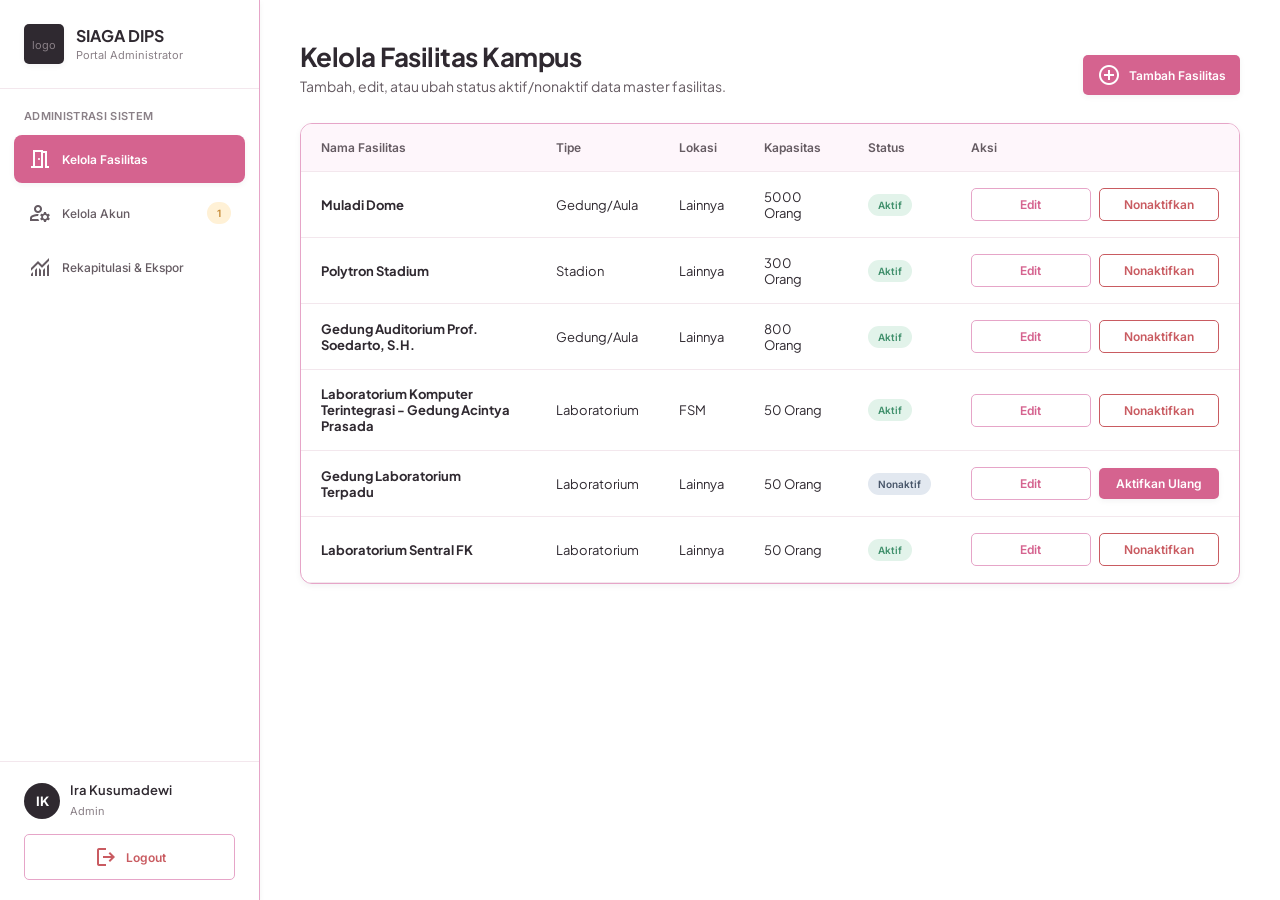
==== admin.html @ 4534b23c "feat: membuat dashboard admin" ====
<!DOCTYPE html>
<html lang="id">
<head>
  <meta charset="utf-8">
  <meta name="viewport" content="width=device-width, initial-scale=1.0">
  <title>Dashboard Admin - SIAGA DIPS</title>
  
  <link href="https://fonts.googleapis.com/css2?family=Inter:wght@400;500;600&family=Plus+Jakarta+Sans:wght@400;500;600;700&display=swap" rel="stylesheet">
  <link href="https://fonts.googleapis.com/css2?family=Material+Symbols+Outlined:wght,FILL@100..700,0..1&display=swap" rel="stylesheet">
  
  <link rel="stylesheet" href="assets/css/style.css">
  <link rel="stylesheet" href="assets/css/admin.css">
</head>
<body>

<div class="dashboard-wrapper">
  
  <aside class="sidebar">
    <div class="sidebar-header">
      <div class="icon">
        <span class="material-symbols-outlined">logo</span>
      </div>
      <div>
        <h2>SIAGA DIPS</h2>
        <span>Portal Administrator</span>
      </div>
    </div>
    
    <div class="sidebar-nav">
      <p class="nav-label">Administrasi Sistem</p>
      
      <div class="nav-item active" id="nav-btn-facilities" onclick="switchTab('tab-facilities')">
        <div class="nav-item-left">
          <span class="material-symbols-outlined">meeting_room</span>
          <span>Kelola Fasilitas</span>
        </div>
      </div>
      
      <div class="nav-item" id="nav-btn-accounts" onclick="switchTab('tab-accounts')">
        <div class="nav-item-left">
          <span class="material-symbols-outlined">manage_accounts</span>
          <span>Kelola Akun</span>
        </div>
        <span class="badge warning" id="badge-pending-accounts">1</span>
      </div>
      
      <div class="nav-item" id="nav-btn-reports" onclick="switchTab('tab-reports')">
        <div class="nav-item-left">
          <span class="material-symbols-outlined">monitoring</span>
          <span>Rekapitulasi & Ekspor</span>
        </div>
      </div>
    </div>
    
    <div class="sidebar-footer">
      <div class="user-profile">
        <div class="user-avatar sidebar-admin-avatar">IK</div>
        <div class="user-info">
          <p>Ira Kusumadewi</p>
          <span>Admin</span>
        </div>
      </div>
      <button class="logout-btn" onclick="window.location.href='login.html'">
        <span class="material-symbols-outlined">logout</span> Logout
      </button>
    </div>
  </aside>

  <main class="main-content">
    
    <div id="tab-facilities" class="tab-content">
      <div class="page-header-flex">
        <div>
          <h2 class="page-title">Kelola Fasilitas Kampus</h2>
          <p class="page-subtitle">Tambah, edit, atau ubah status aktif/nonaktif data master fasilitas.</p>
        </div>
        <button class="btn btn-primary" onclick="openModal('modal-add-facility')">
          <span class="material-symbols-outlined icon-sm">add_circle</span> Tambah Fasilitas
        </button>
      </div>
      
      <div class="table-card">
        <table class="data-table">
          <thead>
            <tr>
              <th>Nama Fasilitas</th>
              <th>Tipe</th>
              <th>Lokasi</th>
              <th>Kapasitas</th>
              <th>Status</th>
              <th class="text-center">Aksi</th>
            </tr>
          </thead>
          <tbody>
            
            <tr id="fac-1">
              <td><div class="font-bold">Muladi Dome</div></td>
              <td>Gedung/Aula</td>
              <td>Lainnya</td>
              <td>5000 Orang</td>
              <td><span class="badge success">Aktif</span></td>
              <td class="text-center">
                <div class="action-buttons">
                  <button class="btn btn-outline btn-fixed" onclick="openEditModal('fac-1', 'Muladi Dome', 'Gedung/Aula', 'Lainnya', 5000)">Edit</button>
                  <button class="btn btn-danger btn-fixed" onclick="toggleFacilityStatus('fac-1', 'Muladi Dome')">Nonaktifkan</button>
                </div>
              </td>
            </tr>

            <tr id="fac-2">
              <td><div class="font-bold">Polytron Stadium</div></td>
              <td>Stadion</td>
              <td>Lainnya</td>
              <td>300 Orang</td>
              <td><span class="badge success">Aktif</span></td>
              <td class="text-center">
                <div class="action-buttons">
                  <button class="btn btn-outline btn-fixed" onclick="openEditModal('fac-2', 'Polytron Stadium', 'Stadion', 'Lainnya', 300)">Edit</button>
                  <button class="btn btn-danger btn-fixed" onclick="toggleFacilityStatus('fac-2', 'Polytron Stadium')">Nonaktifkan</button>
                </div>
              </td>
            </tr>

            <tr id="fac-3">
              <td><div class="font-bold">Gedung Auditorium Prof. Soedarto, S.H.</div></td>
              <td>Gedung/Aula</td>
              <td>Lainnya</td>
              <td>800 Orang</td>
              <td><span class="badge success">Aktif</span></td>
              <td class="text-center">
                <div class="action-buttons">
                  <button class="btn btn-outline btn-fixed" onclick="openEditModal('fac-3', 'Gedung Auditorium Prof. Soedarto, S.H.', 'Gedung/Aula', 'Lainnya', 800)">Edit</button>
                  <button class="btn btn-danger btn-fixed" onclick="toggleFacilityStatus('fac-3', 'Gedung Auditorium Prof. Soedarto, S.H.')">Nonaktifkan</button>
                </div>
              </td>
            </tr>

            <tr id="fac-4">
              <td><div class="font-bold">Laboratorium Komputer Terintegrasi - Gedung Acintya Prasada</div></td>
              <td>Laboratorium</td>
              <td>FSM</td>
              <td>50 Orang</td>
              <td><span class="badge success">Aktif</span></td>
              <td class="text-center">
                <div class="action-buttons">
                  <button class="btn btn-outline btn-fixed" onclick="openEditModal('fac-4', 'Laboratorium Komputer Terintegrasi - Gedung Acintya Prasada', 'Laboratorium', 'FSM', 50)">Edit</button>
                  <button class="btn btn-danger btn-fixed" onclick="toggleFacilityStatus('fac-4', 'Laboratorium Komputer Terintegrasi - Gedung Acintya Prasada')">Nonaktifkan</button>
                </div>
              </td>
            </tr>

            <tr id="fac-5">
              <td><div class="font-bold">Gedung Laboratorium Terpadu</div></td>
              <td>Laboratorium</td>
              <td>Lainnya</td>
              <td>50 Orang</td>
              <td><span class="badge neutral">Nonaktif</span></td>
              <td class="text-center">
                <div class="action-buttons">
                  <button class="btn btn-outline btn-fixed" onclick="openEditModal('fac-5', 'Gedung Laboratorium Terpadu', 'Laboratorium', 'Lainnya', 50)">Edit</button>
                  <button class="btn btn-primary btn-fixed" onclick="toggleFacilityStatus('fac-5', 'Gedung Laboratorium Terpadu')">Aktifkan Ulang</button>
                </div>
              </td>
            </tr>

            <tr id="fac-6">
              <td><div class="font-bold">Laboratorium Sentral FK</div></td>
              <td>Laboratorium</td>
              <td>Lainnya</td>
              <td>50 Orang</td>
              <td><span class="badge success">Aktif</span></td>
              <td class="text-center">
                <div class="action-buttons">
                  <button class="btn btn-outline btn-fixed" onclick="openEditModal('fac-6', 'Laboratorium Sentral FK', 'Laboratorium', 'Lainnya', 50)">Edit</button>
                  <button class="btn btn-danger btn-fixed" onclick="toggleFacilityStatus('fac-6', 'Laboratorium Sentral FK')">Nonaktifkan</button>
                </div>
              </td>
            </tr>

          </tbody>
        </table>
      </div>
    </div>

    <div id="tab-accounts" class="tab-content hidden">
      <div class="page-header-flex">
        <div>
          <h2 class="page-title">Manajemen Akun</h2>
          <p class="page-subtitle">Daftarkan akun staf/pengguna secara langsung dan verifikasi registrasi mandiri.</p>
        </div>
        <div class="action-buttons">
          <button class="btn btn-primary" onclick="openModal('modal-add-user')">
            <span class="material-symbols-outlined icon-sm">person_add</span> Daftarkan Pengguna/Petugas
          </button>
        </div>
      </div>
      
      <div class="table-card">
        <table class="data-table">
          <thead>
            <tr>
              <th>Identitas Akun</th>
              <th>NIM / NIP</th>
              <th>Peran (Role)</th>
              <th>Status Akun</th>
              <th class="text-center">Aksi</th>
            </tr>
          </thead>
          <tbody>
            <tr id="acc-1">
              <td>
                <div class="font-bold">Nabila Kayla Rafa</div>
                <div class="text-sm text-muted">nabilakay@students.undip.ac.id</div>
              </td>
              <td>24060124120022</td>
              <td><span class="user-role">Mahasiswa</span></td>
              <td><span class="badge warning">Menunggu Verifikasi</span></td>
              <td class="text-center">
                <div class="action-buttons">
                  <button class="btn btn-primary btn-fixed" onclick="verifyAccount('acc-1', 'Nabila Kayla Rafa')">Setujui</button>
                  <button class="btn btn-outline btn-fixed" onclick="rejectAccount('acc-1')">Tolak</button>
                </div>
              </td>
            </tr>
            <tr id="acc-2">
              <td>
                <div class="font-bold">Arif Pratama</div>
                <div class="text-sm text-muted">arifpratama35@facility.undip.ac.id</div>
              </td>
              <td>198803112014021004</td>
              <td><span class="user-role text-role-staff">Petugas</span></td>
              <td><span class="badge success">Aktif</span></td>
              <td class="text-center">
                <button class="btn btn-danger btn-fixed" onclick="alert('Akses login petugas dicabut.')">Cabut Akses</button>
              </td>
            </tr>
          </tbody>
        </table>
      </div>
    </div>

    <div id="tab-reports" class="tab-content hidden">
      <div class="page-header-flex">
        <div>
          <h2 class="page-title">Rekapitulasi Laporan</h2>
          <p class="page-subtitle">Statistik okupansi fasilitas dan frekuensi kerusakan per fasilitas/lokasi.</p>
        </div>
        <div class="action-buttons">
          <button class="btn btn-outline" onclick="exportData('CSV')">CSV</button>
          <button class="btn btn-outline" onclick="exportData('Excel')">Excel</button>
          <button class="btn btn-primary" onclick="exportData('PDF')">
            <span class="material-symbols-outlined icon-sm">picture_as_pdf</span> Ekspor PDF
          </button>
        </div>
      </div>

      <div class="stats-grid grid-3-col">
        <div class="stat-card">
          <div>
            <p class="stat-label">Rata-rata Okupansi Ruangan</p>
            <h3 class="stat-value text-primary">72.1%</h3>
          </div>
          <div class="stat-icon primary"><span class="material-symbols-outlined">trending_up</span></div>
        </div>
        <div class="stat-card">
          <div>
            <p class="stat-label">Total Jam Peminjaman</p>
            <h3 class="stat-value">1,420 Jam</h3>
          </div>
          <div class="stat-icon neutral"><span class="material-symbols-outlined">schedule</span></div>
        </div>
        <div class="stat-card">
          <div>
            <p class="stat-label">Frekuensi Kerusakan</p>
            <h3 class="stat-value text-danger">5 Laporan</h3>
          </div>
          <div class="stat-icon danger"><span class="material-symbols-outlined">build</span></div>
        </div>
      </div>
      
      <div class="table-card">
        <table class="data-table">
          <thead>
            <tr>
              <th>Fasilitas</th>
              <th>Lokasi</th>
              <th>Total Peminjaman</th>
              <th>Tingkat Okupansi</th>
              <th>Frekuensi Kerusakan</th>
            </tr>
          </thead>
          <tbody>
            <tr>
              <td><div class="font-bold">Muladi Dome</div></td>
              <td>Lainnya</td>
              <td>45 Kali</td>
              <td>82%</td>
              <td><span class="badge neutral">0 Laporan</span></td>
            </tr>
            <tr>
              <td><div class="font-bold">Polytron Stadium</div></td>
              <td>Lainnya</td>
              <td>28 Kali</td>
              <td>65%</td>
              <td><span class="badge neutral">0 Laporan</span></td>
            </tr>
            <tr>
              <td><div class="font-bold">Gedung Auditorium Prof. Soedarto, S.H.</div></td>
              <td>Lainnya</td>
              <td>38 Kali</td>
              <td>75%</td>
              <td><span class="badge danger">2 Laporan</span></td>
            </tr>
            <tr>
              <td><div class="font-bold">Laboratorium Komputer Terintegrasi - Gedung Acintya Prasada</div></td>
              <td>FSM</td>
              <td>52 Kali</td>
              <td>88%</td>
              <td><span class="badge danger">1 Laporan</span></td>
            </tr>
            <tr>
              <td><div class="font-bold">Gedung Laboratorium Terpadu</div></td>
              <td>Lainnya</td>
              <td>10 Kali</td>
              <td>30%</td>
              <td><span class="badge danger">1 Laporan</span></td>
            </tr>
            <tr>
              <td><div class="font-bold">Laboratorium Sentral FK</div></td>
              <td>Lainnya</td>
              <td>22 Kali</td>
              <td>58%</td>
              <td><span class="badge danger">1 Laporan</span></td>
            </tr>
          </tbody>
        </table>
      </div>
    </div>
  </main>
</div>

<!-- Modal 1: Tambah User -->
<div id="modal-add-user" class="modal-overlay hidden">
  <div class="modal-box">
    <h3 class="modal-title">Daftarkan Akun Baru</h3>
    <p class="text-sm text-muted">Peran (role) otomatis dideteksi dari domain email institusi.</p>
    <div class="modal-form">
      <div class="form-group">
        <label class="form-label">Nama Lengkap</label>
        <input type="text" id="user-name" placeholder="Masukkan nama lengkap" class="form-input">
      </div>
      <div class="form-group">
        <label class="form-label">NIM / NIP</label>
        <input type="text" id="user-nim" placeholder="Masukkan NIM atau NIP" class="form-input">
      </div>
      <div class="form-group">
        <label class="form-label">Email Kampus</label>
        <input type="email" id="user-email" placeholder="example@students.undip.ac.id" class="form-input" onkeyup="detectRole()">
      </div>
      <div class="form-group">
        <label class="form-label">Peran (Role)</label>
        <div id="detected-role" class="form-input detected-role-box">
          Menunggu input email...
        </div>
      </div>
    </div>
    <div class="modal-actions">
      <button class="btn btn-outline" onclick="closeModal('modal-add-user')">Batal</button>
      <button class="btn btn-primary" onclick="submitAddUser()">Daftarkan Akun</button>
    </div>
  </div>
</div>

<!-- Modal 2: Tambah Fasilitas -->
<div id="modal-add-facility" class="modal-overlay hidden">
  <div class="modal-box">
    <h3 class="modal-title">Tambah Fasilitas Baru</h3>
    <p class="text-sm text-muted">Isi informasi awal master fasilitas sarana prasarana.</p>
    <div class="modal-form">
      <div class="form-group">
        <label class="form-label">Nama Fasilitas <span class="required-star">*</span></label>
        <input type="text" placeholder="Contoh: Gedung Laboratorium B" class="form-input">
      </div>
      <div class="form-group">
        <label class="form-label">Tipe Fasilitas <span class="required-star">*</span></label>
        <select class="form-input">
          <option>Gedung/Aula</option>
          <option>Laboratorium</option>
          <option>Stadion</option>
          <option>Ruang Kelas</option>
          <option>Outdoor Area</option>
        </select>
      </div>
      <div class="form-group">
        <label class="form-label">Lokasi <span class="required-star">*</span></label>
        <select class="form-input">
          <option>Lainnya</option>
          <option>FSM</option>
          <option>FT</option>
          <option>FEB</option>
          <option>FH</option>
          <option>FISIP</option>
          <option>FIB</option>
          <option>FK</option>
        </select>
      </div>
      <div class="form-group">
        <label class="form-label">Kapasitas (Orang) <span class="required-star">*</span></label>
        <input type="number" placeholder="Contoh: 100" class="form-input">
      </div>
      <div class="form-group">
        <label class="form-label">Alamat / Detail Lokasi (Opsional)</label>
        <input type="text" placeholder="Contoh: Jl. Prof. Soedarto..." class="form-input">
      </div>
      <div class="form-group">
        <label class="form-label">Foto Fasilitas (Opsional)</label>
        <input type="file" accept="image/*" class="form-input file-input">
      </div>
    </div>
    <div class="modal-actions">
      <button class="btn btn-outline" onclick="closeModal('modal-add-facility')">Batal</button>
      <button class="btn btn-primary" onclick="closeModal('modal-add-facility'); alert('Fasilitas berhasil ditambahkan!')">Simpan</button>
    </div>
  </div>
</div>

<!-- Modal 3: Edit Fasilitas -->
<div id="modal-edit-facility" class="modal-overlay hidden">
  <div class="modal-box">
    <h3 class="modal-title">Edit Data Fasilitas</h3>
    <p class="text-sm text-muted">Perbarui rincian informasi master fasilitas kampus.</p>
    <div class="modal-form">
      <div class="form-group">
        <label class="form-label">Nama Fasilitas <span class="required-star">*</span></label>
        <input type="text" id="edit-facility-name" class="form-input" placeholder="Nama Fasilitas">
      </div>
      <div class="form-group">
        <label class="form-label">Tipe Kategori <span class="required-star">*</span></label>
        <select id="edit-facility-category" class="form-input">
          <option value="Gedung/Aula">Gedung/Aula</option>
          <option value="Laboratorium">Laboratorium</option>
          <option value="Stadion">Stadion</option>
          <option value="Ruang Kelas">Ruang Kelas</option>
          <option value="Outdoor Area">Outdoor Area</option>
        </select>
      </div>
      <div class="form-group">
        <label class="form-label">Lokasi / Fakultas <span class="required-star">*</span></label>
        <select id="edit-facility-location" class="form-input">
          <option value="Lainnya">Lainnya</option>
          <option value="FSM">FSM</option>
          <option value="FT">FT</option>
          <option value="FEB">FEB</option>
          <option value="FH">FH</option>
          <option value="FISIP">FISIP</option>
          <option value="FIB">FIB</option>
          <option value="FK">FK</option>
        </select>
      </div>
      <div class="form-group">
        <label class="form-label">Kapasitas (Orang) <span class="required-star">*</span></label>
        <input type="number" id="edit-facility-capacity" class="form-input" placeholder="Contoh: 500">
      </div>
      <div class="form-group">
        <label class="form-label">Alamat / Detail Lokasi (Opsional)</label>
        <input type="text" id="edit-facility-address" class="form-input" placeholder="Contoh: Jl. Prof. Soedarto...">
      </div>
      <div class="form-group">
        <label class="form-label">Perbarui Foto (Opsional)</label>
        <input type="file" accept="image/*" class="form-input file-input">
      </div>
    </div>
    <div class="modal-actions">
      <button class="btn btn-outline" onclick="closeModal('modal-edit-facility')">Batal</button>
      <button class="btn btn-primary" onclick="submitEditFacility()">Simpan Perubahan</button>
    </div>
  </div>
</div>

<script src="assets/js/admin.js"></script>
</body>
</html>
---- assets/css/style.css ----
:root {
  --white: #ffffff;
  --background: #ffffff;

  --primary: #d5638f;
  --primary-dark: #c5688e;
  --primary-light: #e6b2c6;

  --purple-50: #fef6fb;
  --purple-100: #d6e5fa;
  --purple-200: #ffffff;
  /* --purple-300: #c4b5fd;
  --purple-400: #a78bfa; */

  --text-primary: #2f2930;
  --text-secondary: #655b62;
  --text-muted: #8a8087;

  --border: #e6a5c8;
  --border-light: #f3e7ed;

  --succes: #3f8f6b;
  --succes-bg: #e2f3ea;
  --warning: #c58a35;
  --warning-bg: #fff1d6;
  --danger: #c95b61;
  --danger-bg: #fbe2e3;
  --neutral: #475569;
  --neutral-bg: #e2e8f0;

  --font-heading: "Plus Jakarta Sans", sans-serif;
  --font-body: "Plus Jakarta Sans", sans-serif;
  --font-label: "Inter", sans-serif;

  --radius-kecil: 8px;
  --radius-medium: 12px;
  --radius--besar: 16px;
  --radius-xl: 20px;
  --radius-full: 999px;

  --shadow-kecil: 0 2px 6px rgba(15, 23, 42, 0.05);
  --shadow-medium: 0 6px 16px rgba(15, 23, 42, 0.08);
  --shadow-large: 0 12px 30px rgba(15, 23, 42, 0.1);

  --container-width: 1230px;
  --page-padding: 24px;
}

* {
  margin: 0;
  padding: 0;
  box-sizing: border-box;
}

html {
  scroll-behavior: smooth;
}

body {
  min-height: 100vh;
  font-family: var(--font-body);
  background: var(--background);
  color: var(--text-primary);
  -webkit-font-smoothing: antialiased;
  text-rendering: optimizeLegibility;
}

a {
  text-decoration: none;
  color: inherit;
}

button,
input,
select,
textarea {
  font: inherit;
}

img {
  display: block;
  max-width: 100%;
}

button {
  cursor: pointer;
}

.container {
  width: min(var(--container-width), calc(100% - (var(--page-padding) * 2)));
  margin: 0 auto;
}

.navbar {
  position: sticky;
  top: 0;
  z-index: 100;
  width: 100%;
  background: var(--white);
  border-bottom: 1px solid var(--border);
  box-shadow: var(--shadow-kecil);
}

.navbar-container {
  min-height: 70px;
  display: flex;
  align-items: center;
  gap: 24px;
}

.navbar-brand {
  display: flex;
  align-items: center;
  gap: 12px;
  flex-shrink: 0;
}

.navbar-logo {
  width: 40px;
  height: 40px;
  display: flex;
  align-items: center;
  justify-content: center;
  background: var(--primary);
  color: var(--white);
  border-radius: 5px;
  box-shadow: var(--shadow-kecil);
}

.navbar-logo img{
  width: 30px;
  height: auto;
  vertical-align: middle;
  margin-right: 2px;
  margin-bottom: -4px;
}

.navbar-brand-text h1 {
  font-family: var(--font-heading);
  font-size: 18px;
  line-height: 1.2;
  font-weight: 700;
  color: var(--text-primary);
}

.navbar-brand-text span {
  display: block;
  margin-top: 2px;
  font-family: var(--font-label);
  font-size: 11px;
  line-height: 14px;
  color: var(--text-muted);
}

.navbar-link {
  position: relative;
  padding: 25px 0;
  font-family: var(--font-label);
  font-size: 12px;
  font-weight: 500;
  color: var(--text-secondary);
  transition: color 0.2s ease;
}

.navbar-link:hover {
  color: var(--primary);
}

.navbar-link.active {
  color: var(--primary);
  font-weight: 600;
}

.navbar-link.active::after {
  content: "";
  position: absolute;
  left: 0;
  right: 0;
  bottom: 16px;
  height: 2px;
  background: var(--primary);
  border-radius: var(--radius-full);
}

.navbar-actions {
  display: flex;
  align-items: center;
  gap: 10px;
  margin-left: auto;
  flex-shrink: 0;
}

.navbar-login {
  display: inline-flex;
  align-items: center;
  gap: 8px;
  padding: 10px 16px;
  background: var(--primary);
  color: var(--white);
  border-radius: 5px;
  font-family: var(--font-label);
  font-size: 12px;
  font-weight: 600;
  box-shadow: var(--shadow-kecil);
  margin-left: auto;
  transition:
    background-color 0.2s ease,
    transform 0.15s ease;
}

.navbar-login:hover {
  background: var(--primary-dark);
}

.navbar-login:active {
  transform: scale(0.98);
}

.navbar-login .material-symbols-outlined {
  font-size: 17px;
}

.hero {
  background:radial-gradient(circle at 15% 20%,rgba(230, 178, 198, 0.45), transparent 35%), 
   radial-gradient(circle at 85% 70%,rgba(214, 229, 250, 0.6), transparent 35%), var(--background);
  border-bottom: 1px solid var(--border-light);
  padding: 48px 0 56px;
  position: relative;
  overflow: hidden;
}

.hero-container {
  display: flex;
  flex-direction: column;
  align-items: center;
}

.hero-badge {
  display: inline-flex;
  align-items: center;
  gap: 6px;
  padding: 6px 12px;
  margin-bottom: 5px;
  background: var(--purple-50);
  border: 1px solid var(--border);
  border-radius: var(--radius-full);
  color: var(--primary);
  font-family: var(--font-label);
  font-size: 11px;
  font-weight: 600;
}

.hero-badge .material-symbols-outlined {
  font-size: 16px;
}

.hero-inner {
  display: flex;
  justify-content: center;
}

.hero-content {
  width: 100%;
  max-width: 850px;
  text-align: center;
}

.hero-title {
  margin: 0 auto;
  max-width: 800px;
  font-family: var(--font-heading);
  font-size: 36px;
  line-height: 1.2;
  font-weight: 700;
  letter-spacing: -0.02em;
  color: var(--text-primary);
}

.hero-description {
  margin-top: 13px;
  margin-bottom: 17px;
  font-family: var(--font-body);
  font-size: medium;
  line-height: normal;
  font-weight: 400;
  color: var(--text-secondary);
}

.hero-decoration {
    position: absolute;
    border-radius: 50%;
    filter: blur(10px);
    pointer-events: none;
}

.hero-decoration-pink {
    width: 220px;
    height: 220px;
    background: rgba(215, 127, 161, 0.18);
    top: 40px;
    left: -80px;
}

.hero-decoration-blue {
    width: 280px;
    height: 280px;
    background: rgba(201, 218, 247, 0.45);
    right: -100px;
    bottom: 20px;
}

.search-panel {
  width: min(100%, 900px);
  margin: 28px auto 0;
  padding: 16px;
  background: rgba(255, 255, 255, 0.72);
  backdrop-filter: blur(18px);
  -webkit-backdrop-filter: blur(18px);
  border: 1px solid rgba(255, 255, 255, 0.8);
  box-shadow: 0 12px 35px rgba(80, 50, 70, 0.1);
  border-radius: 20px;
  border: 1px solid var(--border-light);
  border-radius: var(--radius-medium);
  box-shadow: var(--shadow-large);
}

.search-box {
  display: flex;
  margin: 0;
  width: 100%;
  height: 56px;
  gap: 10px;
  border-radius: var(--radius-medium);
  align-items: center;
  background: var(--white);
  border: none;
  box-shadow: none;
}

.search-box-input {
  position: relative;
  flex: 1;
  min-width: 0;
}

.search-box-input .material-symbols-outlined {
  position: absolute;
  left: 14px;
  top: 50%;
  transform: translateY(-50%);
  font-size: 20px;
  color: var(--text-muted);
  pointer-events: none;
}

.search-box-input input {
  width: 100%;
  height: 42px;
  margin: 0;
  padding: 0 14px 0 42px;
  border: 1px solid var(--border);
  border-radius: var(--radius-kecil);
  outline: none;
  background: var(--white);
  color: var(--text-primary);
  font-family: var(--font-body);
  font-size: 13px;
  transition:
    border-color 0.2s ease,
    box-shadow 0.2s ease;
}

.search-box-input input::placeholder {
  color: var(--text-muted);
}

.search-box-input input:focus {
  border-color: var(--primary);
  box-shadow: 0 0 0 3px rgba(109, 40, 217, 0.1);
}

.search-button {
  height: 40px;
  padding: 0 18px;
  border: none;
  border-radius: 5px;
  background: var(--primary);
  color: var(--white);
  font-family: var(--font-label);
  font-size: 12px;
  font-weight: 600;
  cursor: pointer;
  transition:
    background-color 0.2s ease,
    transform 0.15s ease;
}

.search-button:hover {
  background: var(--primary-dark);
}

.search-button:active {
  transform: scale(0.98);
}

.filters {
  width: 100%;
  display: grid;
  grid-template-columns: repeat(3, 1fr) auto;
  gap: 12px;
  margin: 8px 0 0;
  padding-top: 12px;
  border-top: 1px solid var(--border-light);
  align-items: end;
}

.filter-group {
  min-width: 0;
  display: flex;
  flex-direction: column;
}

.filter-group label {
  display: block;
  margin-bottom: 6px;
  font-family: var(--font-label);
  font-size: 11px;
  line-height: 14px;
  font-weight: 600;
  color: var(--text-primary);
}

.filter-group select {
  width: 100%;
  height: 40px;
  padding: 0 12px;
  border: 1px solid var(--border);
  border-radius: var(--radius-kecil);
  background: var(--white);
  color: var(--text-primary);
  font-family: var(--font-body);
  font-size: 13px;
  outline: none;
  cursor: pointer;
  transition: border-color 0.2s ease, box-shadow 0.2s ease;
}

.filter-group select:focus {
  border-color: var(--primary);
  box-shadow: 0 0 0 3px rgba(109, 40, 217, 0.1);
}

.filter-group select:hover {
  border-color: var(--purple-300);
}

.filter-submit {
  height: 40px;
  padding: 0 14px;
  border: none;
  display: flex;
  align-items: center;
  justify-content: center;
  gap: 5px;
  border-radius: 5px;
  background: var(--primary);
  color: var(--white);
  font-family: var(--font-label);
  font-size: 12px;
  font-weight: 600;
  cursor: pointer;
  margin: 0;
  transition:
    background-color 0.2s ease,
    transform 0.15s ease;
}

.filter-submit:active {
  transform: scale(0.98);
}

.filter-submit:hover {
  background: var(--primary-dark);
}

.filter-submit .material-symbols-outlined {
  font-size: 17px;
}

.filter-submit p {
  margin: 0;
}

.facility-section {
  padding: 48px 0 64px;
  background: var(--white);
}

.facility-section .container {
  width: min(var(--container-width), calc(100% - (var(--page-padding) * 2)));
}

.facility-grid {
  display: grid;
  grid-template-columns: repeat(3, 1fr);
  gap: 24px;
}

.facility-card {
  display: flex;
  flex-direction: column;
  background: var(--white);
  border: 1px solid var(--border);
  border-radius: var(--radius-medium);
  overflow: hidden;
  box-shadow: var(--shadow-kecil);
  transition:
    transform 0.2s ease,
    box-shadow 0.2s ease,
    border-color 0.2s ease;
}

.facility-card:hover {
  transform: translateY(-3px);
  border-color: var(--purple-200);
  box-shadow: var(--shadow-medium);
}

.facility-img-wrapper {
  position: relative;
  width: 100%;
  height: 190px;
  overflow: hidden;
  background: var(--purple-50);
}

.facility-card-image {
  width: 100%;
  height: 100%;
  object-fit: cover;
  transition: transform 0.3s ease;
}

.facility-card:hover .facility-card-image {
  transform: scale(1.03);
}

.facility-card-availability {
  position: absolute;
  top: 12px;
  right: 12px;
  display: inline-flex;
  align-items: center;
  padding: 5px 9px;
  border-radius: var(--radius-full);
  background: var(--succes-bg);
  color: var(--succes);
  font-family: var(--font-label);
  font-size: 10px;
  font-weight: 600;
  box-shadow: var(--shadow-kecil);
}

.facility-card-availability.available {
  background: var(--succes-bg);
  color: var(--succes);
}

.facility-card-availability.maintenance {
  background: var(--warning-bg);
  color: var(--warning);
}

.facility-card-availability.broken {
  background: var(--danger-bg);
  color: var(--danger);
}

.facility-card-content {
  display: flex;
  flex-direction: column;
  padding: 18px;
  flex: 1;
}

.facility-card-type {
  display: inline-block;
  margin-bottom: 7px;
  font-family: var(--font-label);
  font-size: 10px;
  line-height: 14px;
  font-weight: 700;
  color: var(--primary);
  text-transform: uppercase;
  letter-spacing: 0.04em;
}

.facility-card-title {
  margin: 0;
  font-family: var(--font-heading);
  font-size: 17px;
  line-height: 1.35;
  font-weight: 700;
  color: var(--text-primary);
  display: -webkit-box;
  -webkit-line-clamp: 2;
  -webkit-box-orient: vertical;
  overflow: hidden;
}

.facility-card-location {
  margin-top: 12px;
  font-family: var(--font-body);
  font-size: 12px;
  line-height: 18px;
  color: var(--text-secondary);
}

.facility-card-location {
  display: flex;
  align-items: center;
  gap: 5px;
  margin-top: 12px;
  font-size: 12px;
  color: var(--text-secondary);
}

.facility-card-location .material-symbols-outlined {
  font-size: 16px;
  color: var(--text-muted);
}

.facility-card-capacity {
  margin-top: 5px;
  font-family: var(--font-body);
  font-size: 12px;
  line-height: 18px;
  color: var(--text-secondary);
}

.facility-card-address {
  margin-top: 8px;
  font-family: var(--font-body);
  font-size: 11px;
  line-height: 17px;
  color: var(--text-muted);
  display: -webkit-box;
  -webkit-line-clamp: 2;
  -webkit-box-orient: vertical;
  overflow: hidden;
}

.facility-card-address .material-symbols-outlined{
  font-size: 16px;
  color: var(--text-muted);
}

.facility-card-link {
  display: inline-flex;
  align-items: center;
  margin-top: auto;
  padding-top: 16px;
  font-family: var(--font-label);
  font-size: 12px;
  font-weight: 600;
  color: var(--primary);
  transition:
    color 0.2s ease,
    gap 0.2s ease;
}

.facility-card-link:hover {
  color: var(--primary-dark);
}

@media (max-width: 900px) {
  .facility-grid {
    grid-template-columns: repeat(2, 1fr);
  }
}

@media (max-width: 600px) {
  .facility-section {
    padding: 32px 0 48px;
  }

  .facility-grid {
    grid-template-columns: 1fr;
    gap: 18px;
  }

  .facility-img-wrapper {
    height: 200px;
  }
}

@media (max-width: 700px) {
  .search-panel {
    padding: 12px;
  }

  .search-box-input {
    width: 100%;
  }

  .search-button {
    padding: 0 14px;
  }

  .filters {
    grid-template-columns: 1fr;
  }

  .filter-submit {
    width: 100%;
  }
}

.facility-card-capacity .material-symbols-outlined {
  font-size: 16px;
  color: var(--text-muted);
  vertical-align: middle;
}

.facility-card-address .material-symbols-outlined {
  font-size: 16px;
  color: var(--text-muted);
  vertical-align: middle;
}

.footer {
    padding: 30px 0;
    background: linear-gradient(180deg,#f6cee7,#dce6f5);
    border-top: 1px solid rgba(215, 127, 161, 0.15);
    text-align: center;
}

.footer p {
    margin: 0;
    font-family: var(--font-label);
    font-size: 11px;
    color: var(--text-secondary);
}
---- assets/css/admin.css ----
.dashboard-wrapper {
    display: flex;
    min-height: 100vh;
    background: var(--background);
}

.sidebar {
    width: 260px;
    background: var(--white);
    border-right: 1px solid var(--border);
    display: flex;
    flex-direction: column;
    position: fixed;
    top: 0;
    bottom: 0;
    left: 0;
    z-index: 40;
    box-shadow: var(--shadow-kecil);
}

.sidebar-header {
    padding: 24px;
    border-bottom: 1px solid var(--border-light);
    display: flex;
    align-items: center;
    gap: 12px;
}

.sidebar-header .icon,
.sidebar-admin-icon {
    background: var(--text-primary) !important;
    color: var(--white);
    width: 40px;
    height: 40px;
    display: flex;
    align-items: center;
    justify-content: center;
    border-radius: 5px;
    box-shadow: var(--shadow-kecil);
}

.sidebar-header h2 {
    font-family: var(--font-heading);
    font-size: 16px;
    font-weight: 700;
    color: var(--text-primary);
    line-height: 1.2;
}

.sidebar-header span {
    font-family: var(--font-label);
    font-size: 11px;
    color: var(--text-muted);
    display: block;
    margin-top: 2px;
}

.sidebar-nav {
    padding: 20px 14px;
    flex: 1;
}

.nav-label {
    font-family: var(--font-label);
    font-size: 11px;
    font-weight: 600;
    color: var(--text-muted);
    text-transform: uppercase;
    margin-bottom: 12px;
    padding: 0 10px;
    letter-spacing: 0.03em;
}

.nav-item {
    display: flex;
    align-items: center;
    justify-content: space-between;
    padding: 12px 14px;
    margin-bottom: 6px;
    border-radius: var(--radius-kecil);
    color: var(--text-secondary);
    cursor: pointer;
    transition: all 0.2s ease;
    font-family: var(--font-label);
    font-size: 12px;
    font-weight: 500;
}

.nav-item:hover {
    background: var(--purple-50);
    color: var(--primary);
}

.nav-item.active {
    background: var(--primary);
    color: var(--white);
    font-weight: 600;
    box-shadow: var(--shadow-kecil);
}

.nav-item-left {
    display: flex;
    align-items: center;
    gap: 10px;
}

.sidebar-footer {
    padding: 20px 24px;
    border-top: 1px solid var(--border-light);
    background: var(--background);
}

.user-profile {
    display: flex;
    align-items: center;
    gap: 10px;
    margin-bottom: 15px;
}

.user-avatar,
.sidebar-admin-avatar {
    width: 36px;
    height: 36px;
    background: var(--text-primary) !important;
    color: var(--white);
    border-radius: 50%;
    display: flex;
    align-items: center;
    justify-content: center;
    font-weight: 700;
    font-size: 13px;
    font-family: var(--font-label);
}

.user-info p {
    font-size: 13px;
    font-weight: 600;
    color: var(--text-primary);
    margin: 0;
    font-family: var(--font-heading);
}

.user-info span {
    font-size: 11px;
    color: var(--text-muted);
    font-family: var(--font-label);
}

.logout-btn {
    display: flex;
    align-items: center;
    justify-content: center;
    gap: 8px;
    width: 100%;
    padding: 10px;
    border-radius: 5px;
    color: var(--danger);
    font-size: 12px;
    font-weight: 600;
    cursor: pointer;
    border: 1px solid var(--border);
    background: var(--white);
    font-family: var(--font-label);
    transition: 0.2s;
}

.logout-btn:hover {
    background: var(--danger-bg);
    border-color: var(--danger);
}

.main-content {
    margin-left: 260px;
    flex: 1;
    padding: 40px;
    background: var(--background);
    min-height: 100vh;
}

.page-title {
    font-family: var(--font-heading);
    font-size: 26px;
    font-weight: 700;
    color: var(--text-primary);
    margin-bottom: 4px;
    letter-spacing: -0.02em;
}

.page-subtitle {
    color: var(--text-secondary);
    font-size: 14px;
    margin-bottom: 0;
    font-family: var(--font-body);
}

.page-header-flex {
    display: flex;
    justify-content: space-between;
    align-items: flex-end;
    margin-bottom: 28px;
}

.stats-grid {
    display: grid;
    grid-template-columns: repeat(4, 1fr);
    gap: 20px;
    margin-bottom: 32px;
}

.grid-3-col {
    grid-template-columns: repeat(3, 1fr) !important;
}

.stat-card {
    background: var(--white);
    border: 1px solid var(--border);
    border-radius: var(--radius-medium);
    padding: 22px;
    box-shadow: var(--shadow-kecil);
    display: flex;
    justify-content: space-between;
    align-items: center;
}

.stat-value {
    font-size: 28px;
    font-weight: 700;
    font-family: var(--font-heading);
    margin: 4px 0 0;
    color: var(--text-primary);
}

.stat-label {
    font-size: 11px;
    color: var(--text-muted);
    font-family: var(--font-label);
    text-transform: uppercase;
    font-weight: 600;
    letter-spacing: 0.02em;
}

.stat-icon {
    width: 44px;
    height: 44px;
    border-radius: var(--radius-kecil);
    display: flex;
    align-items: center;
    justify-content: center;
}

.stat-icon.primary { 
    background: var(--purple-50); 
    color: var(--primary); 
}

.stat-icon.neutral { 
    background: var(--border-light); 
    color: var(--text-secondary); 
}

.stat-icon.danger { 
    background: var(--danger-bg); 
    color: var(--danger); 
}

.table-card {
    background: var(--white);
    border: 1px solid var(--border);
    border-radius: var(--radius-medium);
    box-shadow: var(--shadow-kecil);
    overflow: hidden;
}

.data-table {
    width: 100%;
    border-collapse: collapse;
    text-align: left;
}

.data-table th, 
.data-table td {
    padding: 16px 20px;
    border-bottom: 1px solid var(--border-light);
    font-size: 13px;
    vertical-align: middle;
}

.data-table th {
    background: var(--purple-50);
    font-family: var(--font-label);
    font-weight: 600;
    color: var(--text-secondary);
    font-size: 12px;
}

.data-table tr:hover {
    background: rgba(213, 99, 143, 0.02);
}

.badge {
    padding: 5px 10px;
    border-radius: var(--radius-full);
    font-size: 10px;
    font-weight: 600;
    font-family: var(--font-label);
    display: inline-flex;
    align-items: center;
    gap: 4px;
}

.badge.success { 
    background: var(--succes-bg); 
    color: var(--succes); 
}

.badge.warning { 
    background: var(--warning-bg); 
    color: var(--warning); 
}

.badge.danger { 
    background: var(--danger-bg); 
    color: var(--danger); 
}

.badge.neutral { 
    background: var(--neutral-bg); 
    color: var(--neutral); 
}

.btn {
    padding: 8px 14px;
    border-radius: 5px;
    font-size: 12px;
    font-weight: 600;
    cursor: pointer;
    border: none;
    display: inline-flex;
    align-items: center;
    gap: 8px;
    font-family: var(--font-label);
    transition: all 0.2s ease;
}

.btn-primary { 
    background: var(--primary); 
    color: var(--white); 
    box-shadow: var(--shadow-kecil); 
}

.btn-primary:hover { 
    background: var(--primary-dark); 
}

.btn-outline { 
    background: var(--white); 
    border: 1px solid var(--border); 
    color: var(--primary); 
}

.btn-outline:hover { 
    background: var(--purple-50); 
}

.btn-danger { 
    background: var(--white); 
    border: 1px solid var(--danger); 
    color: var(--danger); 
}

.btn-danger:hover { 
    background: var(--danger-bg); 
}

.btn-fixed {
    width: 120px;
    justify-content: center;
}

.action-buttons {
    display: inline-flex;
    gap: 8px; 
    align-items: center;
    justify-content: center;
}

.modal-overlay {
    position: fixed;
    top: 0; left: 0; right: 0; bottom: 0;
    background: rgba(47, 41, 48, 0.4);
    backdrop-filter: blur(4px);
    z-index: 100;
    display: flex;
    align-items: center;
    justify-content: center;
}

.modal-box {
    background: var(--white);
    width: 440px;
    max-height: 85vh;
    overflow-y: auto;
    border-radius: var(--radius-medium);
    padding: 28px;
    box-shadow: var(--shadow-large);
    border: 1px solid var(--border-light);
}

.modal-title {
    font-family: var(--font-heading);
    font-size: 18px;
    font-weight: 700;
    margin-bottom: 4px;
    color: var(--text-primary);
}

.modal-form {
    display: flex;
    flex-direction: column;
    gap: 14px;
    margin: 20px 0 24px 0;
}

.form-group {
    display: flex;
    flex-direction: column;
    gap: 6px;
}

.form-label {
    font-family: var(--font-label);
    font-size: 11px;
    font-weight: 600;
    color: var(--text-primary);
    text-transform: uppercase;
    letter-spacing: 0.02em;
}

.form-input {
    width: 100%;
    padding: 10px 12px;
    border: 1px solid var(--border);
    border-radius: var(--radius-kecil);
    outline: none;
    font-family: var(--font-body);
    font-size: 13px;
    color: var(--text-primary);
    background: var(--white);
    transition: all 0.2s ease;
}

.form-input:focus {
    border-color: var(--primary);
    box-shadow: 0 0 0 3px rgba(213, 99, 143, 0.15);
}

.modal-actions {
    display: flex;
    gap: 10px;
    justify-content: flex-end;
}

.file-input {
    padding: 7px 12px;
    background: var(--border-light);
    cursor: pointer;
}

.file-input::-webkit-file-upload-button {
    visibility: hidden;
    display: none;
}

.file-input::before {
    content: 'Pilih Gambar';
    display: inline-block;
    background: var(--white);
    border: 1px solid var(--border);
    border-radius: 4px;
    padding: 4px 8px;
    cursor: pointer;
    font-weight: 600;
    font-size: 11px;
    color: var(--primary);
    margin-right: 10px;
}

.file-input:hover::before {
    background: var(--purple-50);
}

.hidden { 
    display: none !important; 
}

.text-sm { 
    font-size: 12px; 
}

.text-muted { 
    color: var(--text-muted); 
}

.font-bold { 
    font-weight: 700; 
    color: var(--text-primary); 
}
.user-role {
    font-size: 11px;
    font-weight: 600;
    color: var(--primary);
    font-family: var(--font-label);
    text-transform: uppercase;
    letter-spacing: 0.02em;
}

.text-role-staff { 
    color: var(--warning) !important; 
}

.required-star {
    color: var(--danger);
    margin-left: 2px;
}

.detected-role-box {
    background: var(--border-light);
    color: var(--text-muted);
    font-weight: 600;
}
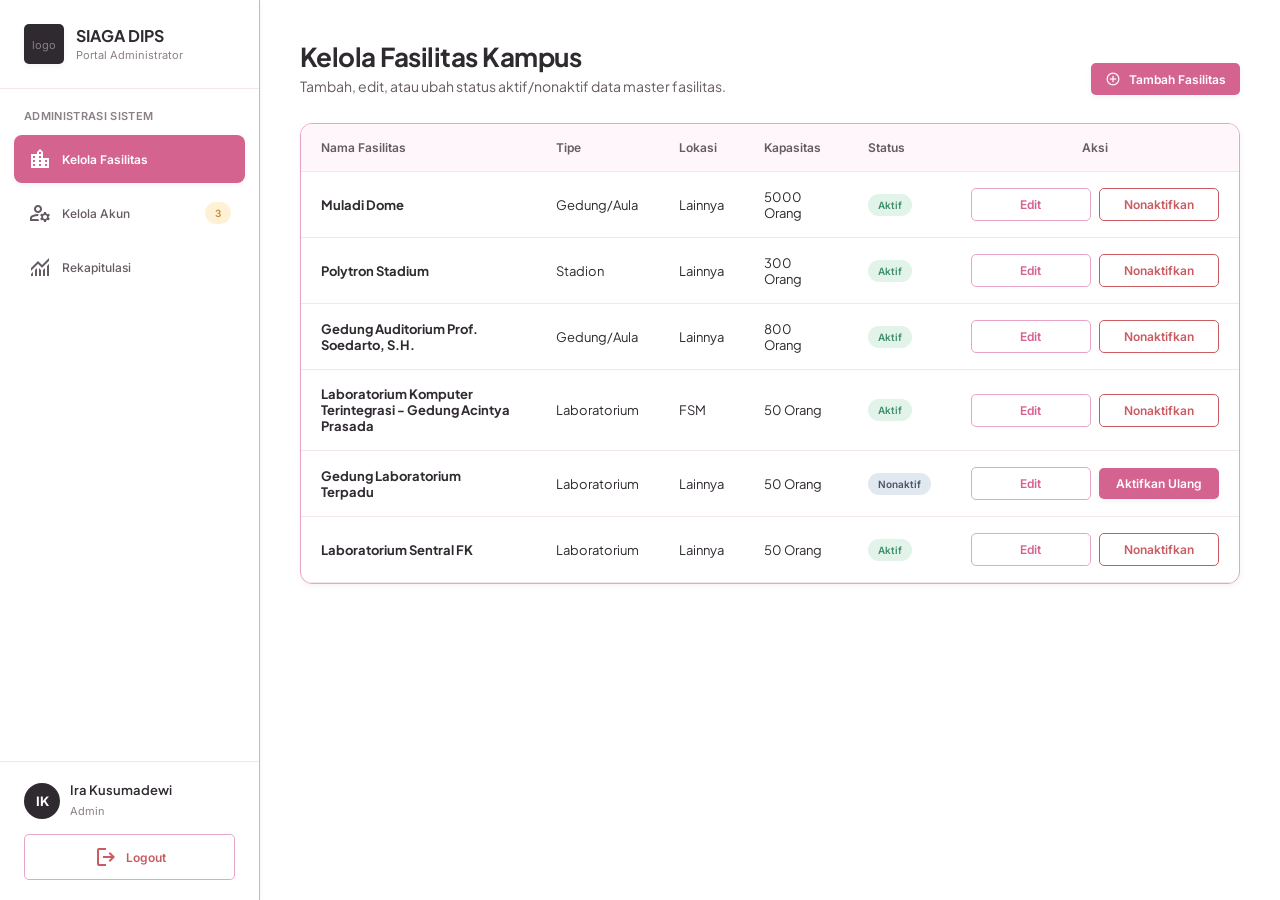
==== commit f8d1c5cd: "refactor: sync css class names across html and js for admin module" ====
--- a/admin.html
+++ b/admin.html
@@ -1,6 +1,6 @@
 <!DOCTYPE html>
 <html lang="id">
-<head>
+<head> 
   <meta charset="utf-8">
   <meta name="viewport" content="width=device-width, initial-scale=1.0">
   <title>Dashboard Admin - SIAGA DIPS</title>
@@ -14,7 +14,7 @@
 <body>
 
 <div class="dashboard-wrapper">
-  
+
   <aside class="sidebar">
     <div class="sidebar-header">
       <div class="icon">
@@ -26,28 +26,28 @@
       </div>
     </div>
     
-    <div class="sidebar-nav">
-      <p class="nav-label">Administrasi Sistem</p>
+    <div class="sidebar-navigation">
+      <p class="navigation-label">Administrasi Sistem</p>
       
-      <div class="nav-item active" id="nav-btn-facilities" onclick="switchTab('tab-facilities')">
-        <div class="nav-item-left">
-          <span class="material-symbols-outlined">meeting_room</span>
+      <div class="navigation-item active" id="nav-btn-facilities" onclick="switchTab('tab-facilities')">
+        <div class="navigation-item-left">
+          <span class="material-symbols-outlined">location_city</span>
           <span>Kelola Fasilitas</span>
         </div>
       </div>
       
-      <div class="nav-item" id="nav-btn-accounts" onclick="switchTab('tab-accounts')">
-        <div class="nav-item-left">
+      <div class="navigation-item" id="nav-btn-accounts" onclick="switchTab('tab-accounts')">
+        <div class="navigation-item-left">
           <span class="material-symbols-outlined">manage_accounts</span>
           <span>Kelola Akun</span>
         </div>
-        <span class="badge warning" id="badge-pending-accounts">1</span>
+        <span class="badge warning" id="badge-pending-accounts">3</span>
       </div>
       
-      <div class="nav-item" id="nav-btn-reports" onclick="switchTab('tab-reports')">
-        <div class="nav-item-left">
+      <div class="navigation-item" id="nav-btn-reports" onclick="switchTab('tab-reports')">
+        <div class="navigation-item-left">
           <span class="material-symbols-outlined">monitoring</span>
-          <span>Rekapitulasi & Ekspor</span>
+          <span>Rekapitulasi</span>
         </div>
       </div>
     </div>
@@ -60,7 +60,7 @@
           <span>Admin</span>
         </div>
       </div>
-      <button class="logout-btn" onclick="window.location.href='login.html'">
+      <button class="logout-button" onclick="window.location.href='login.html'">
         <span class="material-symbols-outlined">logout</span> Logout
       </button>
     </div>
@@ -74,8 +74,8 @@
           <h2 class="page-title">Kelola Fasilitas Kampus</h2>
           <p class="page-subtitle">Tambah, edit, atau ubah status aktif/nonaktif data master fasilitas.</p>
         </div>
-        <button class="btn btn-primary" onclick="openModal('modal-add-facility')">
-          <span class="material-symbols-outlined icon-sm">add_circle</span> Tambah Fasilitas
+        <button class="button button-primary" onclick="openModal('modal-add-facility')">
+          <span class="material-symbols-outlined icon-small">add_circle</span> Tambah Fasilitas
         </button>
       </div>
       
@@ -92,7 +92,6 @@
             </tr>
           </thead>
           <tbody>
-            
             <tr id="fac-1">
               <td><div class="font-bold">Muladi Dome</div></td>
               <td>Gedung/Aula</td>
@@ -101,12 +100,11 @@
               <td><span class="badge success">Aktif</span></td>
               <td class="text-center">
                 <div class="action-buttons">
-                  <button class="btn btn-outline btn-fixed" onclick="openEditModal('fac-1', 'Muladi Dome', 'Gedung/Aula', 'Lainnya', 5000)">Edit</button>
-                  <button class="btn btn-danger btn-fixed" onclick="toggleFacilityStatus('fac-1', 'Muladi Dome')">Nonaktifkan</button>
-                </div>
-              </td>
-            </tr>
-
+                  <button class="button button-outline button-fixed" onclick="openEditModal('fac-1', 'Muladi Dome', 'Gedung/Aula', 'Lainnya', 5000, '', 'muladi-dome.png')">Edit</button>
+                  <button class="button button-danger button-fixed" onclick="toggleFacilityStatus('fac-1', 'Muladi Dome')">Nonaktifkan</button>
+                </div>
+              </td>
+            </tr>
             <tr id="fac-2">
               <td><div class="font-bold">Polytron Stadium</div></td>
               <td>Stadion</td>
@@ -115,12 +113,11 @@
               <td><span class="badge success">Aktif</span></td>
               <td class="text-center">
                 <div class="action-buttons">
-                  <button class="btn btn-outline btn-fixed" onclick="openEditModal('fac-2', 'Polytron Stadium', 'Stadion', 'Lainnya', 300)">Edit</button>
-                  <button class="btn btn-danger btn-fixed" onclick="toggleFacilityStatus('fac-2', 'Polytron Stadium')">Nonaktifkan</button>
-                </div>
-              </td>
-            </tr>
-
+                  <button class="button button-outline button-fixed" onclick="openEditModal('fac-2', 'Polytron Stadium', 'Stadion', 'Lainnya', 300, '', 'polytron-stadium.png')">Edit</button>
+                  <button class="button button-danger button-fixed" onclick="toggleFacilityStatus('fac-2', 'Polytron Stadium')">Nonaktifkan</button>
+                </div>
+              </td>
+            </tr>
             <tr id="fac-3">
               <td><div class="font-bold">Gedung Auditorium Prof. Soedarto, S.H.</div></td>
               <td>Gedung/Aula</td>
@@ -129,12 +126,11 @@
               <td><span class="badge success">Aktif</span></td>
               <td class="text-center">
                 <div class="action-buttons">
-                  <button class="btn btn-outline btn-fixed" onclick="openEditModal('fac-3', 'Gedung Auditorium Prof. Soedarto, S.H.', 'Gedung/Aula', 'Lainnya', 800)">Edit</button>
-                  <button class="btn btn-danger btn-fixed" onclick="toggleFacilityStatus('fac-3', 'Gedung Auditorium Prof. Soedarto, S.H.')">Nonaktifkan</button>
-                </div>
-              </td>
-            </tr>
-
+                  <button class="button button-outline button-fixed" onclick="openEditModal('fac-3', 'Gedung Auditorium Prof. Soedarto, S.H.', 'Gedung/Aula', 'Lainnya', 800, '', 'Gd-Auditorium-Prof.-Soedarto.png')">Edit</button>
+                  <button class="button button-danger button-fixed" onclick="toggleFacilityStatus('fac-3', 'Gedung Auditorium Prof. Soedarto, S.H.')">Nonaktifkan</button>
+                </div>
+              </td>
+            </tr>
             <tr id="fac-4">
               <td><div class="font-bold">Laboratorium Komputer Terintegrasi - Gedung Acintya Prasada</div></td>
               <td>Laboratorium</td>
@@ -143,12 +139,11 @@
               <td><span class="badge success">Aktif</span></td>
               <td class="text-center">
                 <div class="action-buttons">
-                  <button class="btn btn-outline btn-fixed" onclick="openEditModal('fac-4', 'Laboratorium Komputer Terintegrasi - Gedung Acintya Prasada', 'Laboratorium', 'FSM', 50)">Edit</button>
-                  <button class="btn btn-danger btn-fixed" onclick="toggleFacilityStatus('fac-4', 'Laboratorium Komputer Terintegrasi - Gedung Acintya Prasada')">Nonaktifkan</button>
-                </div>
-              </td>
-            </tr>
-
+                  <button class="button button-outline button-fixed" onclick="openEditModal('fac-4', 'Laboratorium Komputer Terintegrasi - Gedung Acintya Prasada', 'Laboratorium', 'FSM', 50, '', 'Lab-Komputer-Gd-AP.png')">Edit</button>
+                  <button class="button button-danger button-fixed" onclick="toggleFacilityStatus('fac-4', 'Laboratorium Komputer Terintegrasi - Gedung Acintya Prasada')">Nonaktifkan</button>
+                </div>
+              </td>
+            </tr>
             <tr id="fac-5">
               <td><div class="font-bold">Gedung Laboratorium Terpadu</div></td>
               <td>Laboratorium</td>
@@ -157,12 +152,11 @@
               <td><span class="badge neutral">Nonaktif</span></td>
               <td class="text-center">
                 <div class="action-buttons">
-                  <button class="btn btn-outline btn-fixed" onclick="openEditModal('fac-5', 'Gedung Laboratorium Terpadu', 'Laboratorium', 'Lainnya', 50)">Edit</button>
-                  <button class="btn btn-primary btn-fixed" onclick="toggleFacilityStatus('fac-5', 'Gedung Laboratorium Terpadu')">Aktifkan Ulang</button>
-                </div>
-              </td>
-            </tr>
-
+                  <button class="button button-outline button-fixed" onclick="openEditModal('fac-5', 'Gedung Laboratorium Terpadu', 'Laboratorium', 'Lainnya', 50, '', 'gd-lab-bersama.png')">Edit</button>
+                  <button class="button button-primary button-fixed" onclick="toggleFacilityStatus('fac-5', 'Gedung Laboratorium Terpadu')">Aktifkan Ulang</button>
+                </div>
+              </td>
+            </tr>
             <tr id="fac-6">
               <td><div class="font-bold">Laboratorium Sentral FK</div></td>
               <td>Laboratorium</td>
@@ -171,26 +165,26 @@
               <td><span class="badge success">Aktif</span></td>
               <td class="text-center">
                 <div class="action-buttons">
-                  <button class="btn btn-outline btn-fixed" onclick="openEditModal('fac-6', 'Laboratorium Sentral FK', 'Laboratorium', 'Lainnya', 50)">Edit</button>
-                  <button class="btn btn-danger btn-fixed" onclick="toggleFacilityStatus('fac-6', 'Laboratorium Sentral FK')">Nonaktifkan</button>
-                </div>
-              </td>
-            </tr>
-
+                  <button class="button button-outline button-fixed" onclick="openEditModal('fac-6', 'Laboratorium Sentral FK', 'Laboratorium', 'Lainnya', 50, '', 'lab-sentral-fk.png')">Edit</button>
+                  <button class="button button-danger button-fixed" onclick="toggleFacilityStatus('fac-6', 'Laboratorium Sentral FK')">Nonaktifkan</button>
+                </div>
+              </td>
+            </tr>
           </tbody>
         </table>
       </div>
     </div>
+
 
     <div id="tab-accounts" class="tab-content hidden">
       <div class="page-header-flex">
         <div>
           <h2 class="page-title">Manajemen Akun</h2>
-          <p class="page-subtitle">Daftarkan akun staf/pengguna secara langsung dan verifikasi registrasi mandiri.</p>
+          <p class="page-subtitle">Daftarkan akun staf/pengguna secara langsung dan verifikasi registrasi mandiri pengguna.</p>
         </div>
         <div class="action-buttons">
-          <button class="btn btn-primary" onclick="openModal('modal-add-user')">
-            <span class="material-symbols-outlined icon-sm">person_add</span> Daftarkan Pengguna/Petugas
+          <button class="button button-primary" onclick="openModal('modal-add-user')">
+            <span class="material-symbols-outlined icon-small">person_add</span> Daftarkan Pengguna/Petugas
           </button>
         </div>
       </div>
@@ -201,56 +195,159 @@
             <tr>
               <th>Identitas Akun</th>
               <th>NIM / NIP</th>
-              <th>Peran (Role)</th>
+              <th>Peran</th>
               <th>Status Akun</th>
               <th class="text-center">Aksi</th>
             </tr>
           </thead>
           <tbody>
+            
             <tr id="acc-1">
               <td>
                 <div class="font-bold">Nabila Kayla Rafa</div>
-                <div class="text-sm text-muted">nabilakay@students.undip.ac.id</div>
+                <div class="text-small text-muted">nabilakay@students.undip.ac.id</div>
               </td>
               <td>24060124120022</td>
-              <td><span class="user-role">Mahasiswa</span></td>
+              <td><span class="text-accent">Mahasiswa</span></td>
               <td><span class="badge warning">Menunggu Verifikasi</span></td>
               <td class="text-center">
                 <div class="action-buttons">
-                  <button class="btn btn-primary btn-fixed" onclick="verifyAccount('acc-1', 'Nabila Kayla Rafa')">Setujui</button>
-                  <button class="btn btn-outline btn-fixed" onclick="rejectAccount('acc-1')">Tolak</button>
-                </div>
-              </td>
-            </tr>
+                  <button class="button button-primary button-fixed" onclick="verifyAccount('acc-1', 'Nabila Kayla Rafa')">Setujui</button>
+                  <button class="button button-outline button-fixed" onclick="rejectAccount('acc-1')">Tolak</button>
+                </div>
+              </td>
+            </tr>
+
+            <tr id="acc-7">
+              <td>
+                <div class="font-bold">Dr. Budi Susanto, S.T., M.T.</div>
+                <div class="text-small text-muted">budisusanto@lectures.undip.ac.id</div>
+              </td>
+              <td>197505122001121002</td>
+              <td><span class="text-accent">Dosen</span></td>
+              <td><span class="badge warning">Menunggu Verifikasi</span></td>
+              <td class="text-center">
+                <div class="action-buttons">
+                  <button class="button button-primary button-fixed" onclick="verifyAccount('acc-7', 'Dr. Budi Susanto')">Setujui</button>
+                  <button class="button button-outline button-fixed" onclick="rejectAccount('acc-7')">Tolak</button>
+                </div>
+              </td>
+            </tr>
+
+            <tr id="acc-8">
+              <td>
+                <div class="font-bold">Siti Aminah, S.A.P.</div>
+                <div class="text-small text-muted">sitiaminah@staff.undip.ac.id</div>
+              </td>
+              <td>198207192008102001</td>
+              <td><span class="text-accent">Staf Akademik</span></td>
+              <td><span class="badge warning">Menunggu Verifikasi</span></td>
+              <td class="text-center">
+                <div class="action-buttons">
+                  <button class="button button-primary button-fixed" onclick="verifyAccount('acc-8', 'Siti Aminah')">Setujui</button>
+                  <button class="button button-outline button-fixed" onclick="rejectAccount('acc-8')">Tolak</button>
+                </div>
+              </td>
+            </tr>
+
             <tr id="acc-2">
               <td>
                 <div class="font-bold">Arif Pratama</div>
-                <div class="text-sm text-muted">arifpratama35@facility.undip.ac.id</div>
+                <div class="text-small text-muted">arifpratama35@facility.undip.ac.id</div>
               </td>
               <td>198803112014021004</td>
-              <td><span class="user-role text-role-staff">Petugas</span></td>
-              <td><span class="badge success">Aktif</span></td>
-              <td class="text-center">
-                <button class="btn btn-danger btn-fixed" onclick="alert('Akses login petugas dicabut.')">Cabut Akses</button>
-              </td>
-            </tr>
+              <td><span class="text-accent">Petugas</span></td>
+              <td><span class="badge success">Aktif</span></td>
+              <td class="text-center">
+                <button class="button button-danger button-fixed" onclick="alert('Akses login petugas dicabut.')">Cabut Akses</button>
+              </td>
+            </tr>
+
+            <tr id="acc-3">
+              <td>
+                <div class="font-bold">Husni Ulyaa Khanifah</div>
+                <div class="text-small text-muted">husni@students.undip.ac.id</div>
+              </td>
+              <td>24060124120021</td>
+              <td><span class="text-accent">Mahasiswa</span></td>
+              <td><span class="badge success">Aktif</span></td>
+              <td class="text-center">
+                <button class="button button-danger button-fixed" onclick="alert('Akses login pengguna dicabut.')">Cabut Akses</button>
+              </td>
+            </tr>
+
+            <tr id="acc-4">
+              <td>
+                <div class="font-bold">Lintang Aulia Nuraini</div>
+                <div class="text-small text-muted">lintang@students.undip.ac.id</div>
+              </td>
+              <td>24060124120017</td>
+              <td><span class="text-accent">Mahasiswa</span></td>
+              <td><span class="badge success">Aktif</span></td>
+              <td class="text-center">
+                <button class="button button-danger button-fixed" onclick="alert('Akses login pengguna dicabut.')">Cabut Akses</button>
+              </td>
+            </tr>
+
+            <tr id="acc-5">
+              <td>
+                <div class="font-bold">Hana Nafi'atul Haq</div>
+                <div class="text-small text-muted">hana@students.undip.ac.id</div>
+              </td>
+              <td>24060124130081</td>
+              <td><span class="text-accent">Mahasiswa</span></td>
+              <td><span class="badge success">Aktif</span></td>
+              <td class="text-center">
+                <button class="button button-danger button-fixed" onclick="alert('Akses login pengguna dicabut.')">Cabut Akses</button>
+              </td>
+            </tr>
+
+            <tr id="acc-6">
+              <td>
+                <div class="font-bold">Birela Miadeta Purita</div>
+                <div class="text-small text-muted">birela@students.undip.ac.id</div>
+              </td>
+              <td>24060124120002</td>
+              <td><span class="text-accent">Mahasiswa</span></td>
+              <td><span class="badge success">Aktif</span></td>
+              <td class="text-center">
+                <button class="button button-danger button-fixed" onclick="alert('Akses login pengguna dicabut.')">Cabut Akses</button>
+              </td>
+            </tr>
+
           </tbody>
         </table>
       </div>
     </div>
 
+    
     <div id="tab-reports" class="tab-content hidden">
+      <!-- Bagian Header Tab Rekapitulasi -->
       <div class="page-header-flex">
         <div>
           <h2 class="page-title">Rekapitulasi Laporan</h2>
           <p class="page-subtitle">Statistik okupansi fasilitas dan frekuensi kerusakan per fasilitas/lokasi.</p>
         </div>
-        <div class="action-buttons">
-          <button class="btn btn-outline" onclick="exportData('CSV')">CSV</button>
-          <button class="btn btn-outline" onclick="exportData('Excel')">Excel</button>
-          <button class="btn btn-primary" onclick="exportData('PDF')">
-            <span class="material-symbols-outlined icon-sm">picture_as_pdf</span> Ekspor PDF
+        
+        <!-- Tombol Dropdown Ekspor Baru -->
+        <div class="action-buttons dropdown-wrapper">
+          <button class="button button-primary" onclick="toggleDropdown('export-dropdown')">
+            <span class="material-symbols-outlined icon-small">download</span> Ekspor Data
+            <span class="material-symbols-outlined icon-small">expand_more</span>
           </button>
+          
+          <!-- Isi Menu Dropdown -->
+          <div id="export-dropdown" class="dropdown-menu hidden">
+            <button class="dropdown-item" onclick="exportData('PDF'); toggleDropdown('export-dropdown')">
+              <span class="material-symbols-outlined icon-small">picture_as_pdf</span> Format PDF
+            </button>
+            <button class="dropdown-item" onclick="exportData('Excel'); toggleDropdown('export-dropdown')">
+              <span class="material-symbols-outlined icon-small">table_view</span> Format Excel
+            </button>
+            <button class="dropdown-item" onclick="exportData('CSV'); toggleDropdown('export-dropdown')">
+              <span class="material-symbols-outlined icon-small">description</span> Format CSV
+            </button>
+          </div>
         </div>
       </div>
 
@@ -339,11 +436,11 @@
   </main>
 </div>
 
-<!-- Modal 1: Tambah User -->
+
 <div id="modal-add-user" class="modal-overlay hidden">
   <div class="modal-box">
     <h3 class="modal-title">Daftarkan Akun Baru</h3>
-    <p class="text-sm text-muted">Peran (role) otomatis dideteksi dari domain email institusi.</p>
+    <p class="text-small text-muted">Peran (role) otomatis dideteksi dari domain email institusi.</p>
     <div class="modal-form">
       <div class="form-group">
         <label class="form-label">Nama Lengkap</label>
@@ -365,17 +462,17 @@
       </div>
     </div>
     <div class="modal-actions">
-      <button class="btn btn-outline" onclick="closeModal('modal-add-user')">Batal</button>
-      <button class="btn btn-primary" onclick="submitAddUser()">Daftarkan Akun</button>
+      <button class="button button-outline" onclick="closeModal('modal-add-user')">Batal</button>
+      <button class="button button-primary" onclick="submitAddUser()">Daftarkan Akun</button>
     </div>
   </div>
 </div>
 
-<!-- Modal 2: Tambah Fasilitas -->
+
 <div id="modal-add-facility" class="modal-overlay hidden">
   <div class="modal-box">
     <h3 class="modal-title">Tambah Fasilitas Baru</h3>
-    <p class="text-sm text-muted">Isi informasi awal master fasilitas sarana prasarana.</p>
+    <p class="text-small text-muted">Isi informasi awal master fasilitas sarana prasarana.</p>
     <div class="modal-form">
       <div class="form-group">
         <label class="form-label">Nama Fasilitas <span class="required-star">*</span></label>
@@ -418,61 +515,76 @@
       </div>
     </div>
     <div class="modal-actions">
-      <button class="btn btn-outline" onclick="closeModal('modal-add-facility')">Batal</button>
-      <button class="btn btn-primary" onclick="closeModal('modal-add-facility'); alert('Fasilitas berhasil ditambahkan!')">Simpan</button>
+      <button class="button button-outline" onclick="closeModal('modal-add-facility')">Batal</button>
+      <button class="button button-primary" onclick="closeModal('modal-add-facility'); alert('Fasilitas berhasil ditambahkan!')">Simpan</button>
     </div>
   </div>
 </div>
 
-<!-- Modal 3: Edit Fasilitas -->
+
 <div id="modal-edit-facility" class="modal-overlay hidden">
-  <div class="modal-box">
+  <div class="modal-box modal-box-wide">
     <h3 class="modal-title">Edit Data Fasilitas</h3>
-    <p class="text-sm text-muted">Perbarui rincian informasi master fasilitas kampus.</p>
-    <div class="modal-form">
-      <div class="form-group">
-        <label class="form-label">Nama Fasilitas <span class="required-star">*</span></label>
-        <input type="text" id="edit-facility-name" class="form-input" placeholder="Nama Fasilitas">
-      </div>
-      <div class="form-group">
-        <label class="form-label">Tipe Kategori <span class="required-star">*</span></label>
-        <select id="edit-facility-category" class="form-input">
-          <option value="Gedung/Aula">Gedung/Aula</option>
-          <option value="Laboratorium">Laboratorium</option>
-          <option value="Stadion">Stadion</option>
-          <option value="Ruang Kelas">Ruang Kelas</option>
-          <option value="Outdoor Area">Outdoor Area</option>
-        </select>
-      </div>
-      <div class="form-group">
-        <label class="form-label">Lokasi / Fakultas <span class="required-star">*</span></label>
-        <select id="edit-facility-location" class="form-input">
-          <option value="Lainnya">Lainnya</option>
-          <option value="FSM">FSM</option>
-          <option value="FT">FT</option>
-          <option value="FEB">FEB</option>
-          <option value="FH">FH</option>
-          <option value="FISIP">FISIP</option>
-          <option value="FIB">FIB</option>
-          <option value="FK">FK</option>
-        </select>
-      </div>
-      <div class="form-group">
-        <label class="form-label">Kapasitas (Orang) <span class="required-star">*</span></label>
-        <input type="number" id="edit-facility-capacity" class="form-input" placeholder="Contoh: 500">
-      </div>
-      <div class="form-group">
-        <label class="form-label">Alamat / Detail Lokasi (Opsional)</label>
-        <input type="text" id="edit-facility-address" class="form-input" placeholder="Contoh: Jl. Prof. Soedarto...">
-      </div>
-      <div class="form-group">
-        <label class="form-label">Perbarui Foto (Opsional)</label>
-        <input type="file" accept="image/*" class="form-input file-input">
-      </div>
-    </div>
-    <div class="modal-actions">
-      <button class="btn btn-outline" onclick="closeModal('modal-edit-facility')">Batal</button>
-      <button class="btn btn-primary" onclick="submitEditFacility()">Simpan Perubahan</button>
+    <p class="text-small text-muted" style="margin-bottom: 24px;">Perbarui rincian informasi master fasilitas kampus.</p>
+   
+    <div class="modal-split-layout">
+     
+      <div class="modal-image-section">
+        <div class="image-preview-container">
+            <img id="edit-facility-image-preview" src="" alt="Preview Fasilitas" class="image-preview-element" style="display: none;">
+            <p id="edit-facility-no-image" class="text-small text-muted" style="margin: 0;">Belum ada foto.</p>
+        </div>
+        <div class="form-group">
+            <label class="form-label">Perbarui Foto</label>
+            <input type="file" accept="image/*" class="form-input file-input" style="width: 100%;">
+        </div>
+      </div>
+
+      <div class="modal-form-section">
+        <div class="modal-form">
+          <div class="form-group">
+            <label class="form-label">Nama Fasilitas <span class="required-star">*</span></label>
+            <input type="text" id="edit-facility-name" class="form-input" placeholder="Nama Fasilitas">
+          </div>
+          <div class="form-group">
+            <label class="form-label">Tipe Kategori <span class="required-star">*</span></label>
+            <select id="edit-facility-category" class="form-input">
+              <option value="Gedung/Aula">Gedung/Aula</option>
+              <option value="Laboratorium">Laboratorium</option>
+              <option value="Stadion">Stadion</option>
+              <option value="Ruang Kelas">Ruang Kelas</option>
+              <option value="Outdoor Area">Outdoor Area</option>
+            </select>
+          </div>
+          <div class="form-group">
+            <label class="form-label">Lokasi / Fakultas <span class="required-star">*</span></label>
+            <select id="edit-facility-location" class="form-input">
+              <option value="Lainnya">Lainnya</option>
+              <option value="FSM">FSM</option>
+              <option value="FT">FT</option>
+              <option value="FEB">FEB</option>
+              <option value="FH">FH</option>
+              <option value="FISIP">FISIP</option>
+              <option value="FIB">FIB</option>
+              <option value="FK">FK</option>
+            </select>
+          </div>
+          <div class="form-group">
+            <label class="form-label">Kapasitas (Orang) <span class="required-star">*</span></label>
+            <input type="number" id="edit-facility-capacity" class="form-input" placeholder="Contoh: 500">
+          </div>
+          <div class="form-group">
+            <label class="form-label">Alamat / Detail Lokasi (Opsional)</label>
+            <textarea id="edit-facility-address" class="form-input" placeholder="Contoh: Jl. Prof. Soedarto..." rows="3" style="resize: none; font-family: inherit;"></textarea>
+          </div>
+        </div>
+      </div>
+
+    </div>
+    
+    <div class="modal-actions" style="margin-top: 28px; border-top: 1px solid var(--border-light); padding-top: 20px;">
+      <button class="button button-outline" onclick="closeModal('modal-edit-facility')">Batal</button>
+      <button class="button button-primary" onclick="submitEditFacility()">Simpan Perubahan</button>
     </div>
   </div>
 </div>
--- a/assets/css/admin.css
+++ b/assets/css/admin.css
@@ -1,7 +1,21 @@
+*,
+*::before,
+*::after {
+    box-sizing: border-box;
+}
+
 .dashboard-wrapper {
     display: flex;
     min-height: 100vh;
     background: var(--background);
+}
+
+.main-content {
+    margin-left: 260px;
+    flex: 1;
+    padding: 40px;
+    background: var(--background);
+    min-height: 100vh;
 }
 
 .sidebar {
@@ -45,6 +59,7 @@
     font-weight: 700;
     color: var(--text-primary);
     line-height: 1.2;
+    margin: 0;
 }
 
 .sidebar-header span {
@@ -55,23 +70,23 @@
     margin-top: 2px;
 }
 
-.sidebar-nav {
+.sidebar-navigation {
     padding: 20px 14px;
     flex: 1;
 }
 
-.nav-label {
+.navigation-label {
     font-family: var(--font-label);
     font-size: 11px;
     font-weight: 600;
     color: var(--text-muted);
     text-transform: uppercase;
-    margin-bottom: 12px;
+    margin: 0 0 12px 0;
     padding: 0 10px;
     letter-spacing: 0.03em;
 }
 
-.nav-item {
+.navigation-item {
     display: flex;
     align-items: center;
     justify-content: space-between;
@@ -86,19 +101,19 @@
     font-weight: 500;
 }
 
-.nav-item:hover {
+.navigation-item:hover {
     background: var(--purple-50);
     color: var(--primary);
 }
 
-.nav-item.active {
+.navigation-item.active {
     background: var(--primary);
     color: var(--white);
     font-weight: 600;
     box-shadow: var(--shadow-kecil);
 }
 
-.nav-item-left {
+.navigation-item-left {
     display: flex;
     align-items: center;
     gap: 10px;
@@ -146,7 +161,7 @@
     font-family: var(--font-label);
 }
 
-.logout-btn {
+.logout-button {
     display: flex;
     align-items: center;
     justify-content: center;
@@ -164,17 +179,9 @@
     transition: 0.2s;
 }
 
-.logout-btn:hover {
+.logout-button:hover {
     background: var(--danger-bg);
     border-color: var(--danger);
-}
-
-.main-content {
-    margin-left: 260px;
-    flex: 1;
-    padding: 40px;
-    background: var(--background);
-    min-height: 100vh;
 }
 
 .page-title {
@@ -237,6 +244,7 @@
     text-transform: uppercase;
     font-weight: 600;
     letter-spacing: 0.02em;
+    margin: 0;
 }
 
 .stat-icon {
@@ -328,7 +336,7 @@
     color: var(--neutral); 
 }
 
-.btn {
+.button {
     padding: 8px 14px;
     border-radius: 5px;
     font-size: 12px;
@@ -342,37 +350,37 @@
     transition: all 0.2s ease;
 }
 
-.btn-primary { 
+.button-primary { 
     background: var(--primary); 
     color: var(--white); 
     box-shadow: var(--shadow-kecil); 
 }
 
-.btn-primary:hover { 
+.button-primary:hover { 
     background: var(--primary-dark); 
 }
 
-.btn-outline { 
+.button-outline { 
     background: var(--white); 
     border: 1px solid var(--border); 
     color: var(--primary); 
 }
 
-.btn-outline:hover { 
+.button-outline:hover { 
     background: var(--purple-50); 
 }
 
-.btn-danger { 
+.button-danger { 
     background: var(--white); 
     border: 1px solid var(--danger); 
     color: var(--danger); 
 }
 
-.btn-danger:hover { 
+.button-danger:hover { 
     background: var(--danger-bg); 
 }
 
-.btn-fixed {
+.button-fixed {
     width: 120px;
     justify-content: center;
 }
@@ -382,6 +390,12 @@
     gap: 8px; 
     align-items: center;
     justify-content: center;
+}
+
+.button .material-symbols-outlined,
+.button .icon-small {
+    font-size: 16px !important;
+    line-height: 1;
 }
 
 .modal-overlay {
@@ -406,6 +420,29 @@
     border: 1px solid var(--border-light);
 }
 
+.modal-box-wide {
+    width: 760px !important; /* Melebarkan modal khusus edit */
+    max-width: 95vw;
+}
+
+.modal-split-layout {
+    display: grid;
+    grid-template-columns: 280px 1fr; /* Kolom kiri 280px, kanan mengisi sisanya */
+    gap: 28px;
+    align-items: start;
+    margin-top: 20px;
+}
+
+.modal-form-section {
+    max-height: 55vh; 
+    overflow-y: auto;
+    padding-right: 8px;
+}
+
+.modal-split-layout .modal-form {
+    margin: 0;
+}
+
 .modal-title {
     font-family: var(--font-heading);
     font-size: 18px;
@@ -419,6 +456,29 @@
     flex-direction: column;
     gap: 14px;
     margin: 20px 0 24px 0;
+}
+
+.modal-image-section {
+    display: flex;
+    flex-direction: column;
+    gap: 12px;
+}
+
+.image-preview-container {
+    background: var(--background);
+    border: 1px solid var(--border-light);
+    border-radius: var(--radius-medium);
+    height: 220px;
+    display: flex;
+    align-items: center;
+    justify-content: center;
+    overflow: hidden;
+}
+
+.image-preview-element {
+    width: 100%;
+    height: 100%;
+    object-fit: cover;
 }
 
 .form-group {
@@ -493,38 +553,96 @@
     display: none !important; 
 }
 
-.text-sm { 
+.text-small { 
     font-size: 12px; 
 }
 
 .text-muted { 
     color: var(--text-muted); 
+}
+
+.text-center { 
+    text-align: center; 
 }
 
 .font-bold { 
     font-weight: 700; 
     color: var(--text-primary); 
 }
-.user-role {
-    font-size: 11px;
-    font-weight: 600;
-    color: var(--primary);
-    font-family: var(--font-label);
-    text-transform: uppercase;
-    letter-spacing: 0.02em;
-}
-
-.text-role-staff { 
-    color: var(--warning) !important; 
-}
 
 .required-star {
     color: var(--danger);
     margin-left: 2px;
 }
 
+.text-accent {
+    font-size: 11px;
+    font-weight: 600;
+    color: var(--primary);
+    font-family: var(--font-label);
+    text-transform: uppercase;
+    letter-spacing: 0.02em;
+}
+
 .detected-role-box {
     background: var(--border-light);
     color: var(--text-muted);
     font-weight: 600;
+}
+
+.dropdown-wrapper {
+    position: relative;
+    display: inline-block;
+}
+
+.dropdown-menu {
+    position: absolute;
+    top: 115%; 
+    right: 0; 
+    background: var(--white);
+    border: 1px solid var(--border-light);
+    border-radius: var(--radius-kecil);
+    box-shadow: var(--shadow-large);
+    min-width: 170px;
+    z-index: 60; 
+    display: flex;
+    flex-direction: column;
+    overflow: hidden;
+    animation: fadeIn 0.2s ease-in-out;
+}
+
+.dropdown-item {
+    display: flex;
+    align-items: center;
+    gap: 10px;
+    padding: 12px 16px;
+    background: var(--white);
+    border: none;
+    border-bottom: 1px solid var(--border-light);
+    width: 100%;
+    text-align: left;
+    font-size: 12px;
+    font-family: var(--font-label);
+    font-weight: 600;
+    color: var(--text-primary);
+    cursor: pointer;
+    transition: all 0.2s ease;
+}
+
+.dropdown-item:last-child {
+    border-bottom: none;
+}
+
+.dropdown-item:hover {
+    background: var(--purple-50);
+    color: var(--primary);
+}
+
+.dropdown-item .icon-small {
+    color: var(--text-muted);
+    font-size: 18px !important;
+}
+
+.dropdown-item:hover .icon-small {
+    color: var(--primary);
 }
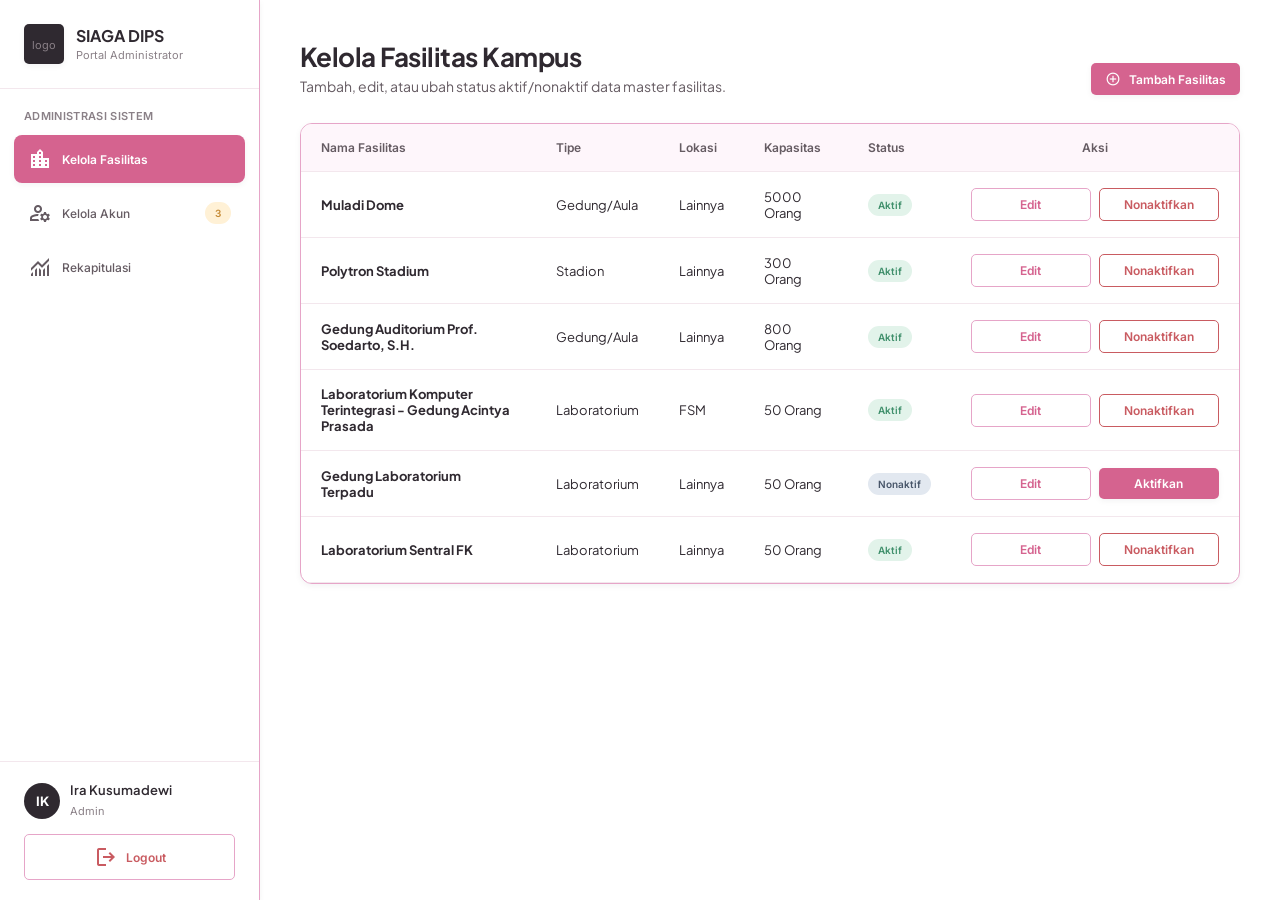
==== commit f5b72638: "refactor: separate code structure and refine domain validation logic" ====
--- a/admin.html
+++ b/admin.html
@@ -4,10 +4,8 @@
   <meta charset="utf-8">
   <meta name="viewport" content="width=device-width, initial-scale=1.0">
   <title>Dashboard Admin - SIAGA DIPS</title>
-  
   <link href="https://fonts.googleapis.com/css2?family=Inter:wght@400;500;600&family=Plus+Jakarta+Sans:wght@400;500;600;700&display=swap" rel="stylesheet">
   <link href="https://fonts.googleapis.com/css2?family=Material+Symbols+Outlined:wght,FILL@100..700,0..1&display=swap" rel="stylesheet">
-  
   <link rel="stylesheet" href="assets/css/style.css">
   <link rel="stylesheet" href="assets/css/admin.css">
 </head>
@@ -153,7 +151,7 @@
               <td class="text-center">
                 <div class="action-buttons">
                   <button class="button button-outline button-fixed" onclick="openEditModal('fac-5', 'Gedung Laboratorium Terpadu', 'Laboratorium', 'Lainnya', 50, '', 'gd-lab-bersama.png')">Edit</button>
-                  <button class="button button-primary button-fixed" onclick="toggleFacilityStatus('fac-5', 'Gedung Laboratorium Terpadu')">Aktifkan Ulang</button>
+                  <button class="button button-primary button-fixed" onclick="toggleFacilityStatus('fac-5', 'Gedung Laboratorium Terpadu')">Aktifkan</button>
                 </div>
               </td>
             </tr>
@@ -322,21 +320,19 @@
 
     
     <div id="tab-reports" class="tab-content hidden">
-      <!-- Bagian Header Tab Rekapitulasi -->
+      
       <div class="page-header-flex">
         <div>
           <h2 class="page-title">Rekapitulasi Laporan</h2>
           <p class="page-subtitle">Statistik okupansi fasilitas dan frekuensi kerusakan per fasilitas/lokasi.</p>
         </div>
         
-        <!-- Tombol Dropdown Ekspor Baru -->
         <div class="action-buttons dropdown-wrapper">
           <button class="button button-primary" onclick="toggleDropdown('export-dropdown')">
             <span class="material-symbols-outlined icon-small">download</span> Ekspor Data
             <span class="material-symbols-outlined icon-small">expand_more</span>
           </button>
           
-          <!-- Isi Menu Dropdown -->
           <div id="export-dropdown" class="dropdown-menu hidden">
             <button class="dropdown-item" onclick="exportData('PDF'); toggleDropdown('export-dropdown')">
               <span class="material-symbols-outlined icon-small">picture_as_pdf</span> Format PDF
@@ -436,7 +432,6 @@
   </main>
 </div>
 
-
 <div id="modal-add-user" class="modal-overlay hidden">
   <div class="modal-box">
     <h3 class="modal-title">Daftarkan Akun Baru</h3>
@@ -467,7 +462,6 @@
     </div>
   </div>
 </div>
-
 
 <div id="modal-add-facility" class="modal-overlay hidden">
   <div class="modal-box">
@@ -521,22 +515,21 @@
   </div>
 </div>
 
-
 <div id="modal-edit-facility" class="modal-overlay hidden">
   <div class="modal-box modal-box-wide">
     <h3 class="modal-title">Edit Data Fasilitas</h3>
-    <p class="text-small text-muted" style="margin-bottom: 24px;">Perbarui rincian informasi master fasilitas kampus.</p>
-   
+    <p class="text-small text-muted mb-24">Perbarui rincian informasi master fasilitas kampus.</p>
+    
     <div class="modal-split-layout">
-     
+      
       <div class="modal-image-section">
         <div class="image-preview-container">
-            <img id="edit-facility-image-preview" src="" alt="Preview Fasilitas" class="image-preview-element" style="display: none;">
-            <p id="edit-facility-no-image" class="text-small text-muted" style="margin: 0;">Belum ada foto.</p>
+            <img id="edit-facility-image-preview" src="" alt="Preview Fasilitas" class="image-preview-element hidden">
+            <p id="edit-facility-no-image" class="text-small text-muted m-0">Belum ada foto.</p>
         </div>
         <div class="form-group">
             <label class="form-label">Perbarui Foto</label>
-            <input type="file" accept="image/*" class="form-input file-input" style="width: 100%;">
+            <input type="file" accept="image/*" class="form-input file-input w-100">
         </div>
       </div>
 
@@ -575,14 +568,14 @@
           </div>
           <div class="form-group">
             <label class="form-label">Alamat / Detail Lokasi (Opsional)</label>
-            <textarea id="edit-facility-address" class="form-input" placeholder="Contoh: Jl. Prof. Soedarto..." rows="3" style="resize: none; font-family: inherit;"></textarea>
+            <textarea id="edit-facility-address" class="form-input textarea-fixed" placeholder="Contoh: Jl. Prof. Soedarto..." rows="3"></textarea>
           </div>
         </div>
       </div>
 
     </div>
     
-    <div class="modal-actions" style="margin-top: 28px; border-top: 1px solid var(--border-light); padding-top: 20px;">
+    <div class="modal-actions modal-actions-spaced">
       <button class="button button-outline" onclick="closeModal('modal-edit-facility')">Batal</button>
       <button class="button button-primary" onclick="submitEditFacility()">Simpan Perubahan</button>
     </div>
--- a/assets/css/admin.css
+++ b/assets/css/admin.css
@@ -421,13 +421,13 @@
 }
 
 .modal-box-wide {
-    width: 760px !important; /* Melebarkan modal khusus edit */
+    width: 760px !important; 
     max-width: 95vw;
 }
 
 .modal-split-layout {
     display: grid;
-    grid-template-columns: 280px 1fr; /* Kolom kiri 280px, kanan mengisi sisanya */
+    grid-template-columns: 280px 1fr; 
     gap: 28px;
     align-items: start;
     margin-top: 20px;
@@ -645,4 +645,27 @@
 
 .dropdown-item:hover .icon-small {
     color: var(--primary);
+}
+
+.mb-24 {
+    margin-bottom: 24px;
+}
+
+.m-0 {
+    margin: 0;
+}
+
+.w-100 {
+    width: 100%;
+}
+
+.textarea-fixed {
+    resize: none;
+    font-family: inherit;
+}
+
+.modal-actions-spaced {
+    margin-top: 28px;
+    border-top: 1px solid var(--border-light);
+    padding-top: 20px;
 }
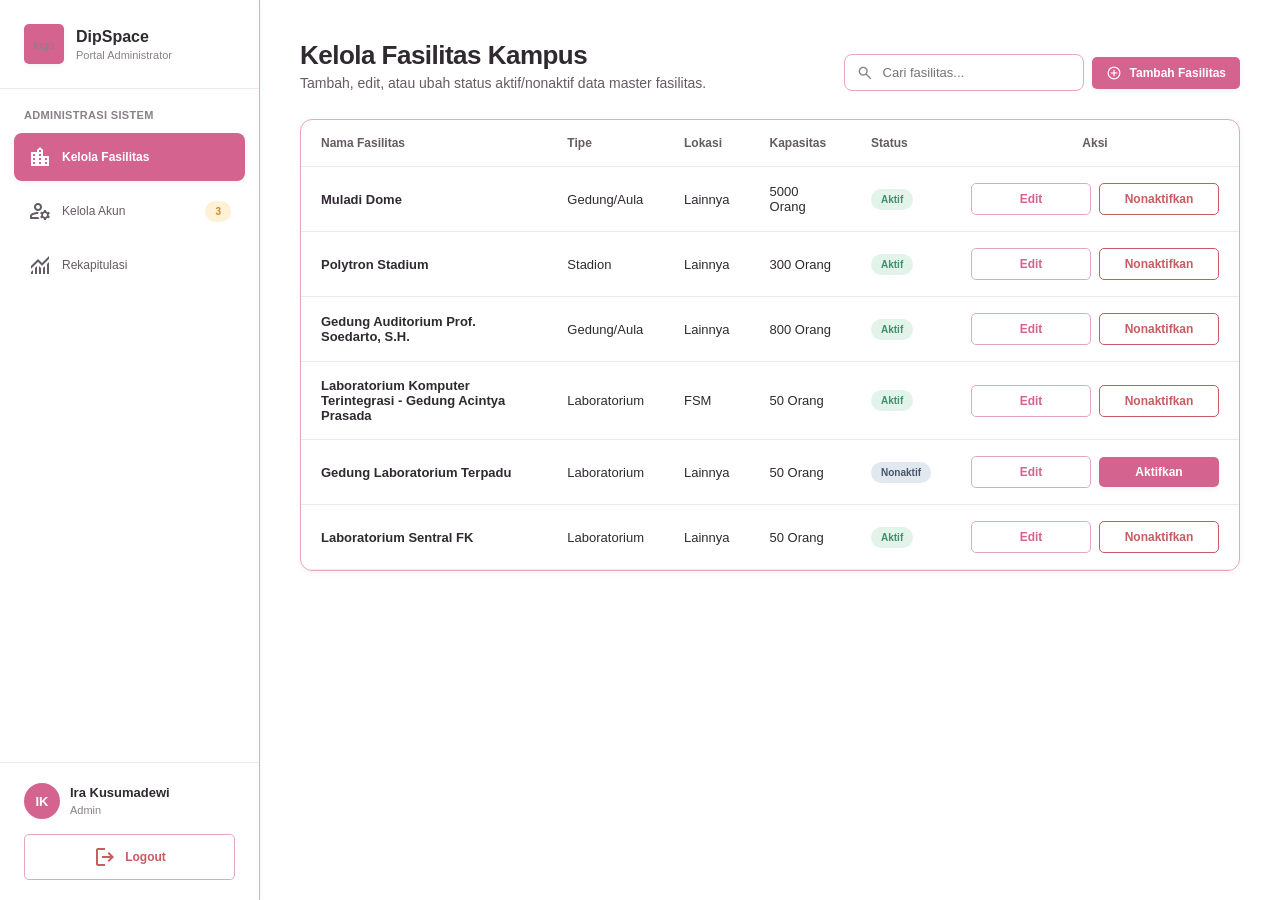
==== commit 2ab07ea3: "feat: update admin page layout, add search filter logic, and account status management" ====
--- a/admin.html
+++ b/admin.html
@@ -3,585 +3,612 @@
 <head> 
   <meta charset="utf-8">
   <meta name="viewport" content="width=device-width, initial-scale=1.0">
-  <title>Dashboard Admin - SIAGA DIPS</title>
-  <link href="https://fonts.googleapis.com/css2?family=Inter:wght@400;500;600&family=Plus+Jakarta+Sans:wght@400;500;600;700&display=swap" rel="stylesheet">
+  <title>Dashboard Admin - DipSpace</title>
+  <link href="https://fonts.googleapis.com/css2?family=Source+Sans+3:wght@400;500;600;700&display=swap" rel="stylesheet">
   <link href="https://fonts.googleapis.com/css2?family=Material+Symbols+Outlined:wght,FILL@100..700,0..1&display=swap" rel="stylesheet">
   <link rel="stylesheet" href="assets/css/style.css">
   <link rel="stylesheet" href="assets/css/admin.css">
 </head>
+
 <body>
 
-<div class="dashboard-wrapper">
-
-  <aside class="sidebar">
-    <div class="sidebar-header">
-      <div class="icon">
-        <span class="material-symbols-outlined">logo</span>
-      </div>
-      <div>
-        <h2>SIAGA DIPS</h2>
-        <span>Portal Administrator</span>
-      </div>
-    </div>
-    
-    <div class="sidebar-navigation">
-      <p class="navigation-label">Administrasi Sistem</p>
+  <div class="dashboard-wrapper">
+
+    <aside class="sidebar">
+      <div class="sidebar-header">
+        <div class="icon">
+          <span class="material-symbols-outlined">logo</span>
+        </div>
+        <div>
+          <h2>DipSpace</h2>
+          <span>Portal Administrator</span>
+        </div>
+      </div>
       
-      <div class="navigation-item active" id="nav-btn-facilities" onclick="switchTab('tab-facilities')">
-        <div class="navigation-item-left">
-          <span class="material-symbols-outlined">location_city</span>
-          <span>Kelola Fasilitas</span>
+      <div class="sidebar-navigation">
+        <p class="navigation-label">Administrasi Sistem</p>
+        
+        <div class="navigation-item active" id="nav-btn-facilities" onclick="switchTab('tab-facilities')">
+          <div class="navigation-item-left">
+            <span class="material-symbols-outlined">location_city</span>
+            <span>Kelola Fasilitas</span>
+          </div>
+        </div>
+        
+        <div class="navigation-item" id="nav-btn-accounts" onclick="switchTab('tab-accounts')">
+          <div class="navigation-item-left">
+            <span class="material-symbols-outlined">manage_accounts</span>
+            <span>Kelola Akun</span>
+          </div>
+          <span class="badge warning" id="badge-pending-accounts">3</span>
+        </div>
+        
+        <div class="navigation-item" id="nav-btn-reports" onclick="switchTab('tab-reports')">
+          <div class="navigation-item-left">
+            <span class="material-symbols-outlined">monitoring</span>
+            <span>Rekapitulasi</span>
+          </div>
         </div>
       </div>
       
-      <div class="navigation-item" id="nav-btn-accounts" onclick="switchTab('tab-accounts')">
-        <div class="navigation-item-left">
-          <span class="material-symbols-outlined">manage_accounts</span>
-          <span>Kelola Akun</span>
-        </div>
-        <span class="badge warning" id="badge-pending-accounts">3</span>
-      </div>
+      <div class="sidebar-footer">
+        <div class="user-profile">
+          <div class="user-avatar sidebar-admin-avatar">IK</div>
+          <div class="user-info">
+            <p>Ira Kusumadewi</p>
+            <span>Admin</span>
+          </div>
+        </div>
+        <button class="logout-button" onclick="window.location.href='login.html'">
+          <span class="material-symbols-outlined">logout</span> Logout
+        </button>
+      </div>
+    </aside>
+
+
+    <main class="main-content">
       
-      <div class="navigation-item" id="nav-btn-reports" onclick="switchTab('tab-reports')">
-        <div class="navigation-item-left">
-          <span class="material-symbols-outlined">monitoring</span>
-          <span>Rekapitulasi</span>
-        </div>
-      </div>
-    </div>
-    
-    <div class="sidebar-footer">
-      <div class="user-profile">
-        <div class="user-avatar sidebar-admin-avatar">IK</div>
-        <div class="user-info">
-          <p>Ira Kusumadewi</p>
-          <span>Admin</span>
-        </div>
-      </div>
-      <button class="logout-button" onclick="window.location.href='login.html'">
-        <span class="material-symbols-outlined">logout</span> Logout
-      </button>
-    </div>
-  </aside>
-
-  <main class="main-content">
-    
-    <div id="tab-facilities" class="tab-content">
-      <div class="page-header-flex">
-        <div>
-          <h2 class="page-title">Kelola Fasilitas Kampus</h2>
-          <p class="page-subtitle">Tambah, edit, atau ubah status aktif/nonaktif data master fasilitas.</p>
-        </div>
-        <button class="button button-primary" onclick="openModal('modal-add-facility')">
-          <span class="material-symbols-outlined icon-small">add_circle</span> Tambah Fasilitas
-        </button>
-      </div>
-      
-      <div class="table-card">
-        <table class="data-table">
-          <thead>
-            <tr>
-              <th>Nama Fasilitas</th>
-              <th>Tipe</th>
-              <th>Lokasi</th>
-              <th>Kapasitas</th>
-              <th>Status</th>
-              <th class="text-center">Aksi</th>
-            </tr>
-          </thead>
-          <tbody>
-            <tr id="fac-1">
-              <td><div class="font-bold">Muladi Dome</div></td>
-              <td>Gedung/Aula</td>
-              <td>Lainnya</td>
-              <td>5000 Orang</td>
-              <td><span class="badge success">Aktif</span></td>
-              <td class="text-center">
-                <div class="action-buttons">
-                  <button class="button button-outline button-fixed" onclick="openEditModal('fac-1', 'Muladi Dome', 'Gedung/Aula', 'Lainnya', 5000, '', 'muladi-dome.png')">Edit</button>
-                  <button class="button button-danger button-fixed" onclick="toggleFacilityStatus('fac-1', 'Muladi Dome')">Nonaktifkan</button>
-                </div>
-              </td>
-            </tr>
-            <tr id="fac-2">
-              <td><div class="font-bold">Polytron Stadium</div></td>
-              <td>Stadion</td>
-              <td>Lainnya</td>
-              <td>300 Orang</td>
-              <td><span class="badge success">Aktif</span></td>
-              <td class="text-center">
-                <div class="action-buttons">
-                  <button class="button button-outline button-fixed" onclick="openEditModal('fac-2', 'Polytron Stadium', 'Stadion', 'Lainnya', 300, '', 'polytron-stadium.png')">Edit</button>
-                  <button class="button button-danger button-fixed" onclick="toggleFacilityStatus('fac-2', 'Polytron Stadium')">Nonaktifkan</button>
-                </div>
-              </td>
-            </tr>
-            <tr id="fac-3">
-              <td><div class="font-bold">Gedung Auditorium Prof. Soedarto, S.H.</div></td>
-              <td>Gedung/Aula</td>
-              <td>Lainnya</td>
-              <td>800 Orang</td>
-              <td><span class="badge success">Aktif</span></td>
-              <td class="text-center">
-                <div class="action-buttons">
-                  <button class="button button-outline button-fixed" onclick="openEditModal('fac-3', 'Gedung Auditorium Prof. Soedarto, S.H.', 'Gedung/Aula', 'Lainnya', 800, '', 'Gd-Auditorium-Prof.-Soedarto.png')">Edit</button>
-                  <button class="button button-danger button-fixed" onclick="toggleFacilityStatus('fac-3', 'Gedung Auditorium Prof. Soedarto, S.H.')">Nonaktifkan</button>
-                </div>
-              </td>
-            </tr>
-            <tr id="fac-4">
-              <td><div class="font-bold">Laboratorium Komputer Terintegrasi - Gedung Acintya Prasada</div></td>
-              <td>Laboratorium</td>
-              <td>FSM</td>
-              <td>50 Orang</td>
-              <td><span class="badge success">Aktif</span></td>
-              <td class="text-center">
-                <div class="action-buttons">
-                  <button class="button button-outline button-fixed" onclick="openEditModal('fac-4', 'Laboratorium Komputer Terintegrasi - Gedung Acintya Prasada', 'Laboratorium', 'FSM', 50, '', 'Lab-Komputer-Gd-AP.png')">Edit</button>
-                  <button class="button button-danger button-fixed" onclick="toggleFacilityStatus('fac-4', 'Laboratorium Komputer Terintegrasi - Gedung Acintya Prasada')">Nonaktifkan</button>
-                </div>
-              </td>
-            </tr>
-            <tr id="fac-5">
-              <td><div class="font-bold">Gedung Laboratorium Terpadu</div></td>
-              <td>Laboratorium</td>
-              <td>Lainnya</td>
-              <td>50 Orang</td>
-              <td><span class="badge neutral">Nonaktif</span></td>
-              <td class="text-center">
-                <div class="action-buttons">
-                  <button class="button button-outline button-fixed" onclick="openEditModal('fac-5', 'Gedung Laboratorium Terpadu', 'Laboratorium', 'Lainnya', 50, '', 'gd-lab-bersama.png')">Edit</button>
-                  <button class="button button-primary button-fixed" onclick="toggleFacilityStatus('fac-5', 'Gedung Laboratorium Terpadu')">Aktifkan</button>
-                </div>
-              </td>
-            </tr>
-            <tr id="fac-6">
-              <td><div class="font-bold">Laboratorium Sentral FK</div></td>
-              <td>Laboratorium</td>
-              <td>Lainnya</td>
-              <td>50 Orang</td>
-              <td><span class="badge success">Aktif</span></td>
-              <td class="text-center">
-                <div class="action-buttons">
-                  <button class="button button-outline button-fixed" onclick="openEditModal('fac-6', 'Laboratorium Sentral FK', 'Laboratorium', 'Lainnya', 50, '', 'lab-sentral-fk.png')">Edit</button>
-                  <button class="button button-danger button-fixed" onclick="toggleFacilityStatus('fac-6', 'Laboratorium Sentral FK')">Nonaktifkan</button>
-                </div>
-              </td>
-            </tr>
-          </tbody>
-        </table>
-      </div>
-    </div>
-
-
-    <div id="tab-accounts" class="tab-content hidden">
-      <div class="page-header-flex">
-        <div>
-          <h2 class="page-title">Manajemen Akun</h2>
-          <p class="page-subtitle">Daftarkan akun staf/pengguna secara langsung dan verifikasi registrasi mandiri pengguna.</p>
-        </div>
-        <div class="action-buttons">
-          <button class="button button-primary" onclick="openModal('modal-add-user')">
-            <span class="material-symbols-outlined icon-small">person_add</span> Daftarkan Pengguna/Petugas
-          </button>
-        </div>
-      </div>
-      
-      <div class="table-card">
-        <table class="data-table">
-          <thead>
-            <tr>
-              <th>Identitas Akun</th>
-              <th>NIM / NIP</th>
-              <th>Peran</th>
-              <th>Status Akun</th>
-              <th class="text-center">Aksi</th>
-            </tr>
-          </thead>
-          <tbody>
-            
-            <tr id="acc-1">
-              <td>
-                <div class="font-bold">Nabila Kayla Rafa</div>
-                <div class="text-small text-muted">nabilakay@students.undip.ac.id</div>
-              </td>
-              <td>24060124120022</td>
-              <td><span class="text-accent">Mahasiswa</span></td>
-              <td><span class="badge warning">Menunggu Verifikasi</span></td>
-              <td class="text-center">
-                <div class="action-buttons">
-                  <button class="button button-primary button-fixed" onclick="verifyAccount('acc-1', 'Nabila Kayla Rafa')">Setujui</button>
-                  <button class="button button-outline button-fixed" onclick="rejectAccount('acc-1')">Tolak</button>
-                </div>
-              </td>
-            </tr>
-
-            <tr id="acc-7">
-              <td>
-                <div class="font-bold">Dr. Budi Susanto, S.T., M.T.</div>
-                <div class="text-small text-muted">budisusanto@lectures.undip.ac.id</div>
-              </td>
-              <td>197505122001121002</td>
-              <td><span class="text-accent">Dosen</span></td>
-              <td><span class="badge warning">Menunggu Verifikasi</span></td>
-              <td class="text-center">
-                <div class="action-buttons">
-                  <button class="button button-primary button-fixed" onclick="verifyAccount('acc-7', 'Dr. Budi Susanto')">Setujui</button>
-                  <button class="button button-outline button-fixed" onclick="rejectAccount('acc-7')">Tolak</button>
-                </div>
-              </td>
-            </tr>
-
-            <tr id="acc-8">
-              <td>
-                <div class="font-bold">Siti Aminah, S.A.P.</div>
-                <div class="text-small text-muted">sitiaminah@staff.undip.ac.id</div>
-              </td>
-              <td>198207192008102001</td>
-              <td><span class="text-accent">Staf Akademik</span></td>
-              <td><span class="badge warning">Menunggu Verifikasi</span></td>
-              <td class="text-center">
-                <div class="action-buttons">
-                  <button class="button button-primary button-fixed" onclick="verifyAccount('acc-8', 'Siti Aminah')">Setujui</button>
-                  <button class="button button-outline button-fixed" onclick="rejectAccount('acc-8')">Tolak</button>
-                </div>
-              </td>
-            </tr>
-
-            <tr id="acc-2">
-              <td>
-                <div class="font-bold">Arif Pratama</div>
-                <div class="text-small text-muted">arifpratama35@facility.undip.ac.id</div>
-              </td>
-              <td>198803112014021004</td>
-              <td><span class="text-accent">Petugas</span></td>
-              <td><span class="badge success">Aktif</span></td>
-              <td class="text-center">
-                <button class="button button-danger button-fixed" onclick="alert('Akses login petugas dicabut.')">Cabut Akses</button>
-              </td>
-            </tr>
-
-            <tr id="acc-3">
-              <td>
-                <div class="font-bold">Husni Ulyaa Khanifah</div>
-                <div class="text-small text-muted">husni@students.undip.ac.id</div>
-              </td>
-              <td>24060124120021</td>
-              <td><span class="text-accent">Mahasiswa</span></td>
-              <td><span class="badge success">Aktif</span></td>
-              <td class="text-center">
-                <button class="button button-danger button-fixed" onclick="alert('Akses login pengguna dicabut.')">Cabut Akses</button>
-              </td>
-            </tr>
-
-            <tr id="acc-4">
-              <td>
-                <div class="font-bold">Lintang Aulia Nuraini</div>
-                <div class="text-small text-muted">lintang@students.undip.ac.id</div>
-              </td>
-              <td>24060124120017</td>
-              <td><span class="text-accent">Mahasiswa</span></td>
-              <td><span class="badge success">Aktif</span></td>
-              <td class="text-center">
-                <button class="button button-danger button-fixed" onclick="alert('Akses login pengguna dicabut.')">Cabut Akses</button>
-              </td>
-            </tr>
-
-            <tr id="acc-5">
-              <td>
-                <div class="font-bold">Hana Nafi'atul Haq</div>
-                <div class="text-small text-muted">hana@students.undip.ac.id</div>
-              </td>
-              <td>24060124130081</td>
-              <td><span class="text-accent">Mahasiswa</span></td>
-              <td><span class="badge success">Aktif</span></td>
-              <td class="text-center">
-                <button class="button button-danger button-fixed" onclick="alert('Akses login pengguna dicabut.')">Cabut Akses</button>
-              </td>
-            </tr>
-
-            <tr id="acc-6">
-              <td>
-                <div class="font-bold">Birela Miadeta Purita</div>
-                <div class="text-small text-muted">birela@students.undip.ac.id</div>
-              </td>
-              <td>24060124120002</td>
-              <td><span class="text-accent">Mahasiswa</span></td>
-              <td><span class="badge success">Aktif</span></td>
-              <td class="text-center">
-                <button class="button button-danger button-fixed" onclick="alert('Akses login pengguna dicabut.')">Cabut Akses</button>
-              </td>
-            </tr>
-
-          </tbody>
-        </table>
-      </div>
-    </div>
-
-    
-    <div id="tab-reports" class="tab-content hidden">
-      
-      <div class="page-header-flex">
-        <div>
-          <h2 class="page-title">Rekapitulasi Laporan</h2>
-          <p class="page-subtitle">Statistik okupansi fasilitas dan frekuensi kerusakan per fasilitas/lokasi.</p>
+      <div id="tab-facilities" class="tab-content">
+        <div class="page-header-flex">
+          <div>
+            <h2 class="page-title">Kelola Fasilitas Kampus</h2>
+            <p class="page-subtitle">Tambah, edit, atau ubah status aktif/nonaktif data master fasilitas.</p>
+          </div>
+          <div class="action-buttons">
+            <div class="search-input-wrapper">
+              <span class="material-symbols-outlined search-icon">search</span>
+              <input type="text" id="search-facility" class="form-input search-input" placeholder="Cari fasilitas..." onkeyup="filterTable('search-facility', 'table-facilities')">
+            </div>
+            <button class="button button-primary" onclick="openModal('modal-add-facility')">
+              <span class="material-symbols-outlined icon-small">add_circle</span> Tambah Fasilitas
+            </button>
+          </div>
         </div>
         
-        <div class="action-buttons dropdown-wrapper">
-          <button class="button button-primary" onclick="toggleDropdown('export-dropdown')">
-            <span class="material-symbols-outlined icon-small">download</span> Ekspor Data
-            <span class="material-symbols-outlined icon-small">expand_more</span>
-          </button>
-          
-          <div id="export-dropdown" class="dropdown-menu hidden">
-            <button class="dropdown-item" onclick="exportData('PDF'); toggleDropdown('export-dropdown')">
-              <span class="material-symbols-outlined icon-small">picture_as_pdf</span> Format PDF
+        <div class="table-card">
+          <table class="data-table" id="table-facilities">
+            <thead>
+              <tr>
+                <th>Nama Fasilitas</th>
+                <th>Tipe</th>
+                <th>Lokasi</th>
+                <th>Kapasitas</th>
+                <th>Status</th>
+                <th class="text-center">Aksi</th>
+              </tr>
+            </thead>
+            <tbody>
+              <tr id="fac-1">
+                <td><div class="font-bold">Muladi Dome</div></td>
+                <td>Gedung/Aula</td>
+                <td>Lainnya</td>
+                <td>5000 Orang</td>
+                <td><span class="badge success">Aktif</span></td>
+                <td class="text-center">
+                  <div class="action-buttons">
+                    <button class="button button-outline button-fixed" onclick="openEditModal('fac-1', 'Muladi Dome', 'Gedung/Aula', 'Lainnya', 5000, '', 'muladi-dome.png')">Edit</button>
+                    <button class="button button-danger button-fixed" onclick="toggleFacilityStatus('fac-1', 'Muladi Dome')">Nonaktifkan</button>
+                  </div>
+                </td>
+              </tr>
+              <tr id="fac-2">
+                <td><div class="font-bold">Polytron Stadium</div></td>
+                <td>Stadion</td>
+                <td>Lainnya</td>
+                <td>300 Orang</td>
+                <td><span class="badge success">Aktif</span></td>
+                <td class="text-center">
+                  <div class="action-buttons">
+                    <button class="button button-outline button-fixed" onclick="openEditModal('fac-2', 'Polytron Stadium', 'Stadion', 'Lainnya', 300, '', 'polytron-stadium.png')">Edit</button>
+                    <button class="button button-danger button-fixed" onclick="toggleFacilityStatus('fac-2', 'Polytron Stadium')">Nonaktifkan</button>
+                  </div>
+                </td>
+              </tr>
+              <tr id="fac-3">
+                <td><div class="font-bold">Gedung Auditorium Prof. Soedarto, S.H.</div></td>
+                <td>Gedung/Aula</td>
+                <td>Lainnya</td>
+                <td>800 Orang</td>
+                <td><span class="badge success">Aktif</span></td>
+                <td class="text-center">
+                  <div class="action-buttons">
+                    <button class="button button-outline button-fixed" onclick="openEditModal('fac-3', 'Gedung Auditorium Prof. Soedarto, S.H.', 'Gedung/Aula', 'Lainnya', 800, '', 'Gd-Auditorium-Prof.-Soedarto.png')">Edit</button>
+                    <button class="button button-danger button-fixed" onclick="toggleFacilityStatus('fac-3', 'Gedung Auditorium Prof. Soedarto, S.H.')">Nonaktifkan</button>
+                  </div>
+                </td>
+              </tr>
+              <tr id="fac-4">
+                <td><div class="font-bold">Laboratorium Komputer Terintegrasi - Gedung Acintya Prasada</div></td>
+                <td>Laboratorium</td>
+                <td>FSM</td>
+                <td>50 Orang</td>
+                <td><span class="badge success">Aktif</span></td>
+                <td class="text-center">
+                  <div class="action-buttons">
+                    <button class="button button-outline button-fixed" onclick="openEditModal('fac-4', 'Laboratorium Komputer Terintegrasi - Gedung Acintya Prasada', 'Laboratorium', 'FSM', 50, '', 'Lab-Komputer-Gd-AP.png')">Edit</button>
+                    <button class="button button-danger button-fixed" onclick="toggleFacilityStatus('fac-4', 'Laboratorium Komputer Terintegrasi - Gedung Acintya Prasada')">Nonaktifkan</button>
+                  </div>
+                </td>
+              </tr>
+              <tr id="fac-5">
+                <td><div class="font-bold">Gedung Laboratorium Terpadu</div></td>
+                <td>Laboratorium</td>
+                <td>Lainnya</td>
+                <td>50 Orang</td>
+                <td><span class="badge neutral">Nonaktif</span></td>
+                <td class="text-center">
+                  <div class="action-buttons">
+                    <button class="button button-outline button-fixed" onclick="openEditModal('fac-5', 'Gedung Laboratorium Terpadu', 'Laboratorium', 'Lainnya', 50, '', 'gd-lab-bersama.png')">Edit</button>
+                    <button class="button button-primary button-fixed" onclick="toggleFacilityStatus('fac-5', 'Gedung Laboratorium Terpadu')">Aktifkan</button>
+                  </div>
+                </td>
+              </tr>
+              <tr id="fac-6">
+                <td><div class="font-bold">Laboratorium Sentral FK</div></td>
+                <td>Laboratorium</td>
+                <td>Lainnya</td>
+                <td>50 Orang</td>
+                <td><span class="badge success">Aktif</span></td>
+                <td class="text-center">
+                  <div class="action-buttons">
+                    <button class="button button-outline button-fixed" onclick="openEditModal('fac-6', 'Laboratorium Sentral FK', 'Laboratorium', 'Lainnya', 50, '', 'lab-sentral-fk.png')">Edit</button>
+                    <button class="button button-danger button-fixed" onclick="toggleFacilityStatus('fac-6', 'Laboratorium Sentral FK')">Nonaktifkan</button>
+                  </div>
+                </td>
+              </tr>
+            </tbody>
+          </table>
+        </div>
+      </div>
+
+
+      <div id="tab-accounts" class="tab-content hidden">
+        <div class="page-header-flex">
+          <div>
+            <h2 class="page-title">Manajemen Akun</h2>
+            <p class="page-subtitle">Daftarkan akun staf/pengguna secara langsung dan verifikasi registrasi mandiri pengguna.</p>
+          </div>
+          <div class="action-buttons">
+            <div class="search-input-wrapper">
+              <span class="material-symbols-outlined search-icon">search</span>
+              <input type="text" id="search-account" class="form-input search-input" placeholder="Cari nama/email..." onkeyup="filterTable('search-account', 'table-accounts')">
+            </div>
+            <button class="button button-primary" onclick="openModal('modal-add-user')">
+              <span class="material-symbols-outlined icon-small">person_add</span> Daftarkan Pengguna/Petugas
             </button>
-            <button class="dropdown-item" onclick="exportData('Excel'); toggleDropdown('export-dropdown')">
-              <span class="material-symbols-outlined icon-small">table_view</span> Format Excel
+          </div>
+        </div>
+        
+        <div class="table-card">
+          <table class="data-table" id="table-accounts">
+            <thead>
+              <tr>
+                <th>Identitas Akun</th>
+                <th>NIM / NIP</th>
+                <th>Peran</th>
+                <th>Status Akun</th>
+                <th class="text-center">Aksi</th>
+              </tr>
+            </thead>
+            <tbody>
+              <tr id="acc-1">
+                <td>
+                  <div class="font-bold">Nabila Kayla Rafa</div>
+                  <div class="text-small text-muted">nabilakay@students.undip.ac.id</div>
+                </td>
+                <td>24060124120022</td>
+                <td><span class="text-accent">Mahasiswa</span></td>
+                <td><span class="badge warning">Menunggu Verifikasi</span></td>
+                <td class="text-center">
+                  <div class="action-buttons">
+                    <button class="button button-primary button-fixed" onclick="verifyAccount('acc-1', 'Nabila Kayla Rafa')">Setujui</button>
+                    <button class="button button-outline button-fixed" onclick="rejectAccount('acc-1')">Tolak</button>
+                  </div>
+                </td>
+              </tr>
+              
+              <tr id="acc-2">
+                <td>
+                  <div class="font-bold">Dr. Budi Susanto, S.T., M.T.</div>
+                  <div class="text-small text-muted">budisusanto@lectures.undip.ac.id</div>
+                </td>
+                <td>197505122001121002</td>
+                <td><span class="text-accent">Dosen</span></td>
+                <td><span class="badge warning">Menunggu Verifikasi</span></td>
+                <td class="text-center">
+                  <div class="action-buttons">
+                    <button class="button button-primary button-fixed" onclick="verifyAccount('acc-2', 'Dr. Budi Susanto')">Setujui</button>
+                    <button class="button button-outline button-fixed" onclick="rejectAccount('acc-2')">Tolak</button>
+                  </div>
+                </td>
+              </tr>
+
+              <tr id="acc-3">
+                <td>
+                  <div class="font-bold">Siti Aminah, S.A.P.</div>
+                  <div class="text-small text-muted">sitiaminah@staff.undip.ac.id</div>
+                </td>
+                <td>198207192008102001</td>
+                <td><span class="text-accent">Staf Akademik</span></td>
+                <td><span class="badge warning">Menunggu Verifikasi</span></td>
+                <td class="text-center">
+                  <div class="action-buttons">
+                    <button class="button button-primary button-fixed" onclick="verifyAccount('acc-3', 'Siti Aminah')">Setujui</button>
+                    <button class="button button-outline button-fixed" onclick="rejectAccount('acc-3')">Tolak</button>
+                  </div>
+                </td>
+              </tr>
+
+              <tr id="acc-4">
+                <td>
+                  <div class="font-bold">Arif Pratama</div>
+                  <div class="text-small text-muted">arifpratama35@facility.undip.ac.id</div>
+                </td>
+                <td>198803112014021004</td>
+                <td><span class="text-accent">Petugas</span></td>
+                <td><span class="badge success">Aktif</span></td>
+                <td class="text-center">
+                  <button class="button button-danger button-fixed" onclick="toggleAccountStatus('acc-4', 'Arif Pratama')">Cabut Akses</button>
+                </td>
+              </tr>
+
+              <tr id="acc-5">
+                <td>
+                  <div class="font-bold">Husni Ulyaa Khanifah</div>
+                  <div class="text-small text-muted">husni@students.undip.ac.id</div>
+                </td>
+                <td>24060124120021</td>
+                <td><span class="text-accent">Mahasiswa</span></td>
+                <td><span class="badge success">Aktif</span></td>
+                <td class="text-center">
+                  <button class="button button-danger button-fixed" onclick="toggleAccountStatus('acc-5', 'Husni Ulyaa Khanifah')">Cabut Akses</button>
+                </td>
+              </tr>
+
+              <tr id="acc-6">
+                <td>
+                  <div class="font-bold">Lintang Aulia Nuraini</div>
+                  <div class="text-small text-muted">lintang@students.undip.ac.id</div>
+                </td>
+                <td>24060124120017</td>
+                <td><span class="text-accent">Mahasiswa</span></td>
+                <td><span class="badge success">Aktif</span></td>
+                <td class="text-center">
+                  <button class="button button-danger button-fixed" onclick="toggleAccountStatus('acc-6', 'Lintang Aulia Nuraini')">Cabut Akses</button>
+                </td>
+              </tr>
+
+              <tr id="acc-7">
+                <td>
+                  <div class="font-bold">Hana Nafi'atul Haq</div>
+                  <div class="text-small text-muted">hana@students.undip.ac.id</div>
+                </td>
+                <td>24060124130081</td>
+                <td><span class="text-accent">Mahasiswa</span></td>
+                <td><span class="badge success">Aktif</span></td>
+                <td class="text-center">
+                  <button class="button button-danger button-fixed" onclick="toggleAccountStatus('acc-7', 'Hana Nafi\'atul Haq')">Cabut Akses</button>
+                </td>
+              </tr>
+
+              <tr id="acc-8">
+                <td>
+                  <div class="font-bold">Birela Miadeta Purita</div>
+                  <div class="text-small text-muted">birela@students.undip.ac.id</div>
+                </td>
+                <td>24060124120002</td>
+                <td><span class="text-accent">Mahasiswa</span></td>
+                <td><span class="badge success">Aktif</span></td>
+                <td class="text-center">
+                  <button class="button button-danger button-fixed" onclick="toggleAccountStatus('acc-8', 'Birela Miadeta Purita')">Cabut Akses</button>
+                </td>
+              </tr>
+
+              <tr id="acc-9">
+                <td>
+                  <div class="font-bold">Rizky Ramadhan, S.T.</div>
+                  <div class="text-small text-muted">rizkyrama@facility.undip.ac.id</div>
+                </td>
+                <td>199004152018011003</td>
+                <td><span class="text-accent">Petugas</span></td>
+                <td><span class="badge neutral">Nonaktif</span></td>
+                <td class="text-center">
+                  <button class="button button-primary button-fixed" onclick="toggleAccountStatus('acc-9', 'Rizky Ramadhan, S.T.')">Aktifkan Akses</button>
+                </td>
+              </tr>
+            </tbody>
+          </table>
+        </div>
+      </div>
+
+
+      <div id="tab-reports" class="tab-content hidden">
+        <div class="page-header-flex">
+          <div>
+            <h2 class="page-title">Rekapitulasi Laporan</h2>
+            <p class="page-subtitle">Statistik okupansi fasilitas dan frekuensi kerusakan per fasilitas/lokasi.</p>
+          </div>
+          <div class="action-buttons dropdown-wrapper">
+            <button class="button button-primary" onclick="toggleDropdown('export-dropdown')">
+              <span class="material-symbols-outlined icon-small">download</span> Ekspor Data
+              <span class="material-symbols-outlined icon-small">expand_more</span>
             </button>
-            <button class="dropdown-item" onclick="exportData('CSV'); toggleDropdown('export-dropdown')">
-              <span class="material-symbols-outlined icon-small">description</span> Format CSV
-            </button>
-          </div>
-        </div>
-      </div>
-
-      <div class="stats-grid grid-3-col">
-        <div class="stat-card">
-          <div>
-            <p class="stat-label">Rata-rata Okupansi Ruangan</p>
-            <h3 class="stat-value text-primary">72.1%</h3>
-          </div>
-          <div class="stat-icon primary"><span class="material-symbols-outlined">trending_up</span></div>
-        </div>
-        <div class="stat-card">
-          <div>
-            <p class="stat-label">Total Jam Peminjaman</p>
-            <h3 class="stat-value">1,420 Jam</h3>
-          </div>
-          <div class="stat-icon neutral"><span class="material-symbols-outlined">schedule</span></div>
-        </div>
-        <div class="stat-card">
-          <div>
-            <p class="stat-label">Frekuensi Kerusakan</p>
-            <h3 class="stat-value text-danger">5 Laporan</h3>
-          </div>
-          <div class="stat-icon danger"><span class="material-symbols-outlined">build</span></div>
-        </div>
-      </div>
-      
-      <div class="table-card">
-        <table class="data-table">
-          <thead>
-            <tr>
-              <th>Fasilitas</th>
-              <th>Lokasi</th>
-              <th>Total Peminjaman</th>
-              <th>Tingkat Okupansi</th>
-              <th>Frekuensi Kerusakan</th>
-            </tr>
-          </thead>
-          <tbody>
-            <tr>
-              <td><div class="font-bold">Muladi Dome</div></td>
-              <td>Lainnya</td>
-              <td>45 Kali</td>
-              <td>82%</td>
-              <td><span class="badge neutral">0 Laporan</span></td>
-            </tr>
-            <tr>
-              <td><div class="font-bold">Polytron Stadium</div></td>
-              <td>Lainnya</td>
-              <td>28 Kali</td>
-              <td>65%</td>
-              <td><span class="badge neutral">0 Laporan</span></td>
-            </tr>
-            <tr>
-              <td><div class="font-bold">Gedung Auditorium Prof. Soedarto, S.H.</div></td>
-              <td>Lainnya</td>
-              <td>38 Kali</td>
-              <td>75%</td>
-              <td><span class="badge danger">2 Laporan</span></td>
-            </tr>
-            <tr>
-              <td><div class="font-bold">Laboratorium Komputer Terintegrasi - Gedung Acintya Prasada</div></td>
-              <td>FSM</td>
-              <td>52 Kali</td>
-              <td>88%</td>
-              <td><span class="badge danger">1 Laporan</span></td>
-            </tr>
-            <tr>
-              <td><div class="font-bold">Gedung Laboratorium Terpadu</div></td>
-              <td>Lainnya</td>
-              <td>10 Kali</td>
-              <td>30%</td>
-              <td><span class="badge danger">1 Laporan</span></td>
-            </tr>
-            <tr>
-              <td><div class="font-bold">Laboratorium Sentral FK</div></td>
-              <td>Lainnya</td>
-              <td>22 Kali</td>
-              <td>58%</td>
-              <td><span class="badge danger">1 Laporan</span></td>
-            </tr>
-          </tbody>
-        </table>
-      </div>
-    </div>
-  </main>
-</div>
-
-<div id="modal-add-user" class="modal-overlay hidden">
-  <div class="modal-box">
-    <h3 class="modal-title">Daftarkan Akun Baru</h3>
-    <p class="text-small text-muted">Peran (role) otomatis dideteksi dari domain email institusi.</p>
-    <div class="modal-form">
-      <div class="form-group">
-        <label class="form-label">Nama Lengkap</label>
-        <input type="text" id="user-name" placeholder="Masukkan nama lengkap" class="form-input">
-      </div>
-      <div class="form-group">
-        <label class="form-label">NIM / NIP</label>
-        <input type="text" id="user-nim" placeholder="Masukkan NIM atau NIP" class="form-input">
-      </div>
-      <div class="form-group">
-        <label class="form-label">Email Kampus</label>
-        <input type="email" id="user-email" placeholder="example@students.undip.ac.id" class="form-input" onkeyup="detectRole()">
-      </div>
-      <div class="form-group">
-        <label class="form-label">Peran (Role)</label>
-        <div id="detected-role" class="form-input detected-role-box">
-          Menunggu input email...
-        </div>
-      </div>
-    </div>
-    <div class="modal-actions">
-      <button class="button button-outline" onclick="closeModal('modal-add-user')">Batal</button>
-      <button class="button button-primary" onclick="submitAddUser()">Daftarkan Akun</button>
+            <div id="export-dropdown" class="dropdown-menu hidden">
+              <button class="dropdown-item" onclick="exportData('PDF'); toggleDropdown('export-dropdown')">
+                <span class="material-symbols-outlined icon-small">picture_as_pdf</span> Format PDF
+              </button>
+              <button class="dropdown-item" onclick="exportData('Excel'); toggleDropdown('export-dropdown')">
+                <span class="material-symbols-outlined icon-small">table_view</span> Format Excel
+              </button>
+              <button class="dropdown-item" onclick="exportData('CSV'); toggleDropdown('export-dropdown')">
+                <span class="material-symbols-outlined icon-small">description</span> Format CSV
+              </button>
+            </div>
+          </div>
+        </div>
+
+        <div class="stats-grid grid-3-col">
+          <div class="stat-card">
+            <div>
+              <p class="stat-label">Rata-rata Okupansi Ruangan</p>
+              <h3 class="stat-value text-primary">72.1%</h3>
+            </div>
+            <div class="stat-icon primary"><span class="material-symbols-outlined">trending_up</span></div>
+          </div>
+          <div class="stat-card">
+            <div>
+              <p class="stat-label">Total Jam Peminjaman</p>
+              <h3 class="stat-value">1,420 Jam</h3>
+            </div>
+            <div class="stat-icon neutral"><span class="material-symbols-outlined">schedule</span></div>
+          </div>
+          <div class="stat-card">
+            <div>
+              <p class="stat-label">Frekuensi Kerusakan</p>
+              <h3 class="stat-value text-danger">5 Laporan</h3>
+            </div>
+            <div class="stat-icon danger"><span class="material-symbols-outlined">build</span></div>
+          </div>
+        </div>
+        
+        <div class="table-card">
+          <table class="data-table">
+            <thead>
+              <tr>
+                <th>Fasilitas</th>
+                <th>Lokasi</th>
+                <th>Total Peminjaman</th>
+                <th>Tingkat Okupansi</th>
+                <th>Frekuensi Kerusakan</th>
+              </tr>
+            </thead>
+            <tbody>
+              <tr>
+                <td><div class="font-bold">Muladi Dome</div></td>
+                <td>Lainnya</td>
+                <td>45 Kali</td>
+                <td>82%</td>
+                <td><span class="badge neutral">0 Laporan</span></td>
+              </tr>
+              <tr>
+                <td><div class="font-bold">Polytron Stadium</div></td>
+                <td>Lainnya</td>
+                <td>28 Kali</td>
+                <td>65%</td>
+                <td><span class="badge neutral">0 Laporan</span></td>
+              </tr>
+              <tr>
+                <td><div class="font-bold">Gedung Auditorium Prof. Soedarto, S.H.</div></td>
+                <td>Lainnya</td>
+                <td>38 Kali</td>
+                <td>75%</td>
+                <td><span class="badge danger">2 Laporan</span></td>
+              </tr>
+              <tr>
+                <td><div class="font-bold">Laboratorium Komputer Terintegrasi - Gedung Acintya Prasada</div></td>
+                <td>FSM</td>
+                <td>52 Kali</td>
+                <td>88%</td>
+                <td><span class="badge danger">1 Laporan</span></td>
+              </tr>
+              <tr>
+                <td><div class="font-bold">Gedung Laboratorium Terpadu</div></td>
+                <td>Lainnya</td>
+                <td>10 Kali</td>
+                <td>30%</td>
+                <td><span class="badge danger">1 Laporan</span></td>
+              </tr>
+              <tr>
+                <td><div class="font-bold">Laboratorium Sentral FK</div></td>
+                <td>Lainnya</td>
+                <td>22 Kali</td>
+                <td>58%</td>
+                <td><span class="badge danger">1 Laporan</span></td>
+              </tr>
+            </tbody>
+          </table>
+        </div>
+      </div>
+
+    </main>
+
+  </div>
+
+
+  <div id="modal-add-user" class="modal-overlay hidden">
+    <div class="modal-box">
+      <h3 class="modal-title">Daftarkan Akun Baru</h3>
+      <p class="text-small text-muted">Peran (role) otomatis dideteksi dari domain email institusi.</p>
+      <div class="modal-form">
+        <div class="form-group">
+          <label class="form-label">Nama Lengkap <span class="required-star">*</span></label>
+          <input type="text" id="user-name" placeholder="Masukkan nama lengkap" class="form-input">
+        </div>
+        <div class="form-group">
+          <label class="form-label">NIM / NIP <span class="required-star">*</span></label>
+          <input type="text" id="user-nim" placeholder="Masukkan NIM atau NIP" class="form-input">
+        </div>
+        <div class="form-group">
+          <label class="form-label">Email Kampus <span class="required-star">*</span></label>
+          <input type="email" id="user-email" placeholder="example@students.undip.ac.id" class="form-input" onkeyup="detectRole()">
+        </div>
+        <div class="form-group">
+          <label class="form-label">Peran (Role)</label>
+          <div id="detected-role" class="form-input detected-role-box role-muted">
+            Menunggu input email...
+          </div>
+        </div>
+      </div>
+      <div class="modal-actions">
+        <button class="button button-outline" onclick="closeModal('modal-add-user')">Batal</button>
+        <button class="button button-primary" onclick="submitAddUser()">Daftarkan Akun</button>
+      </div>
     </div>
   </div>
-</div>
-
-<div id="modal-add-facility" class="modal-overlay hidden">
-  <div class="modal-box">
-    <h3 class="modal-title">Tambah Fasilitas Baru</h3>
-    <p class="text-small text-muted">Isi informasi awal master fasilitas sarana prasarana.</p>
-    <div class="modal-form">
-      <div class="form-group">
-        <label class="form-label">Nama Fasilitas <span class="required-star">*</span></label>
-        <input type="text" placeholder="Contoh: Gedung Laboratorium B" class="form-input">
-      </div>
-      <div class="form-group">
-        <label class="form-label">Tipe Fasilitas <span class="required-star">*</span></label>
-        <select class="form-input">
-          <option>Gedung/Aula</option>
-          <option>Laboratorium</option>
-          <option>Stadion</option>
-          <option>Ruang Kelas</option>
-          <option>Outdoor Area</option>
-        </select>
-      </div>
-      <div class="form-group">
-        <label class="form-label">Lokasi <span class="required-star">*</span></label>
-        <select class="form-input">
-          <option>Lainnya</option>
-          <option>FSM</option>
-          <option>FT</option>
-          <option>FEB</option>
-          <option>FH</option>
-          <option>FISIP</option>
-          <option>FIB</option>
-          <option>FK</option>
-        </select>
-      </div>
-      <div class="form-group">
-        <label class="form-label">Kapasitas (Orang) <span class="required-star">*</span></label>
-        <input type="number" placeholder="Contoh: 100" class="form-input">
-      </div>
-      <div class="form-group">
-        <label class="form-label">Alamat / Detail Lokasi (Opsional)</label>
-        <input type="text" placeholder="Contoh: Jl. Prof. Soedarto..." class="form-input">
-      </div>
-      <div class="form-group">
-        <label class="form-label">Foto Fasilitas (Opsional)</label>
-        <input type="file" accept="image/*" class="form-input file-input">
-      </div>
-    </div>
-    <div class="modal-actions">
-      <button class="button button-outline" onclick="closeModal('modal-add-facility')">Batal</button>
-      <button class="button button-primary" onclick="closeModal('modal-add-facility'); alert('Fasilitas berhasil ditambahkan!')">Simpan</button>
+
+
+  <div id="modal-add-facility" class="modal-overlay hidden">
+    <div class="modal-box">
+      <h3 class="modal-title">Tambah Fasilitas Baru</h3>
+      <p class="text-small text-muted">Isi informasi awal master fasilitas sarana prasarana.</p>
+      <div class="modal-form">
+        <div class="form-group">
+          <label class="form-label">Nama Fasilitas <span class="required-star">*</span></label>
+          <input type="text" id="add-facility-name" placeholder="Contoh: Gedung Laboratorium B" class="form-input">
+        </div>
+        <div class="form-group">
+          <label class="form-label">Tipe Fasilitas <span class="required-star">*</span></label>
+          <select id="add-facility-category" class="form-input">
+            <option value="">-- Pilih Tipe --</option>
+            <option value="Gedung/Aula">Gedung/Aula</option>
+            <option value="Laboratorium">Laboratorium</option>
+            <option value="Stadion">Stadion</option>
+            <option value="Ruang Kelas">Ruang Kelas</option>
+            <option value="Outdoor Area">Outdoor Area</option>
+          </select>
+        </div>
+        <div class="form-group">
+          <label class="form-label">Lokasi <span class="required-star">*</span></label>
+          <select id="add-facility-location" class="form-input">
+            <option value="">-- Pilih Lokasi --</option>
+            <option value="Lainnya">Lainnya</option>
+            <option value="FSM">FSM</option>
+            <option value="FT">FT</option>
+            <option value="FEB">FEB</option>
+            <option value="FH">FH</option>
+            <option value="FISIP">FISIP</option>
+            <option value="FIB">FIB</option>
+            <option value="FK">FK</option>
+          </select>
+        </div>
+        <div class="form-group">
+          <label class="form-label">Kapasitas (Orang) <span class="required-star">*</span></label>
+          <input type="number" id="add-facility-capacity" placeholder="Contoh: 100" class="form-input">
+        </div>
+        <div class="form-group">
+          <label class="form-label">Alamat / Detail Lokasi (Opsional)</label>
+          <input type="text" id="add-facility-address" placeholder="Contoh: Jl. Prof. Soedarto..." class="form-input">
+        </div>
+        <div class="form-group">
+          <label class="form-label">Foto Fasilitas (Opsional)</label>
+          <input type="file" accept="image/*" class="form-input file-input">
+        </div>
+      </div>
+      <div class="modal-actions">
+        <button class="button button-outline" onclick="closeModal('modal-add-facility')">Batal</button>
+        <button class="button button-primary" onclick="submitAddFacility()">Simpan</button>
+      </div>
     </div>
   </div>
-</div>
-
-<div id="modal-edit-facility" class="modal-overlay hidden">
-  <div class="modal-box modal-box-wide">
-    <h3 class="modal-title">Edit Data Fasilitas</h3>
-    <p class="text-small text-muted mb-24">Perbarui rincian informasi master fasilitas kampus.</p>
-    
-    <div class="modal-split-layout">
+
+
+  <div id="modal-edit-facility" class="modal-overlay hidden">
+    <div class="modal-box modal-box-wide">
+      <h3 class="modal-title">Edit Data Fasilitas</h3>
+      <p class="text-small text-muted mb-24">Perbarui rincian informasi master fasilitas kampus.</p>
       
-      <div class="modal-image-section">
-        <div class="image-preview-container">
+      <div class="modal-split-layout">
+        <div class="modal-image-section">
+          <div class="image-preview-container">
             <img id="edit-facility-image-preview" src="" alt="Preview Fasilitas" class="image-preview-element hidden">
             <p id="edit-facility-no-image" class="text-small text-muted m-0">Belum ada foto.</p>
-        </div>
-        <div class="form-group">
+          </div>
+          <div class="form-group">
             <label class="form-label">Perbarui Foto</label>
             <input type="file" accept="image/*" class="form-input file-input w-100">
-        </div>
-      </div>
-
-      <div class="modal-form-section">
-        <div class="modal-form">
-          <div class="form-group">
-            <label class="form-label">Nama Fasilitas <span class="required-star">*</span></label>
-            <input type="text" id="edit-facility-name" class="form-input" placeholder="Nama Fasilitas">
-          </div>
-          <div class="form-group">
-            <label class="form-label">Tipe Kategori <span class="required-star">*</span></label>
-            <select id="edit-facility-category" class="form-input">
-              <option value="Gedung/Aula">Gedung/Aula</option>
-              <option value="Laboratorium">Laboratorium</option>
-              <option value="Stadion">Stadion</option>
-              <option value="Ruang Kelas">Ruang Kelas</option>
-              <option value="Outdoor Area">Outdoor Area</option>
-            </select>
-          </div>
-          <div class="form-group">
-            <label class="form-label">Lokasi / Fakultas <span class="required-star">*</span></label>
-            <select id="edit-facility-location" class="form-input">
-              <option value="Lainnya">Lainnya</option>
-              <option value="FSM">FSM</option>
-              <option value="FT">FT</option>
-              <option value="FEB">FEB</option>
-              <option value="FH">FH</option>
-              <option value="FISIP">FISIP</option>
-              <option value="FIB">FIB</option>
-              <option value="FK">FK</option>
-            </select>
-          </div>
-          <div class="form-group">
-            <label class="form-label">Kapasitas (Orang) <span class="required-star">*</span></label>
-            <input type="number" id="edit-facility-capacity" class="form-input" placeholder="Contoh: 500">
-          </div>
-          <div class="form-group">
-            <label class="form-label">Alamat / Detail Lokasi (Opsional)</label>
-            <textarea id="edit-facility-address" class="form-input textarea-fixed" placeholder="Contoh: Jl. Prof. Soedarto..." rows="3"></textarea>
-          </div>
-        </div>
-      </div>
-
-    </div>
-    
-    <div class="modal-actions modal-actions-spaced">
-      <button class="button button-outline" onclick="closeModal('modal-edit-facility')">Batal</button>
-      <button class="button button-primary" onclick="submitEditFacility()">Simpan Perubahan</button>
+          </div>
+        </div>
+
+        <div class="modal-form-section">
+          <div class="modal-form">
+            <div class="form-group">
+              <label class="form-label">Nama Fasilitas <span class="required-star">*</span></label>
+              <input type="text" id="edit-facility-name" class="form-input" placeholder="Nama Fasilitas">
+            </div>
+            <div class="form-group">
+              <label class="form-label">Tipe Kategori <span class="required-star">*</span></label>
+              <select id="edit-facility-category" class="form-input">
+                <option value="Gedung/Aula">Gedung/Aula</option>
+                <option value="Laboratorium">Laboratorium</option>
+                <option value="Stadion">Stadion</option>
+                <option value="Ruang Kelas">Ruang Kelas</option>
+                <option value="Outdoor Area">Outdoor Area</option>
+              </select>
+            </div>
+            <div class="form-group">
+              <label class="form-label">Lokasi / Fakultas <span class="required-star">*</span></label>
+              <select id="edit-facility-location" class="form-input">
+                <option value="Lainnya">Lainnya</option>
+                <option value="FSM">FSM</option>
+                <option value="FT">FT</option>
+                <option value="FEB">FEB</option>
+                <option value="FH">FH</option>
+                <option value="FISIP">FISIP</option>
+                <option value="FIB">FIB</option>
+                <option value="FK">FK</option>
+              </select>
+            </div>
+            <div class="form-group">
+              <label class="form-label">Kapasitas (Orang) <span class="required-star">*</span></label>
+              <input type="number" id="edit-facility-capacity" class="form-input" placeholder="Contoh: 500">
+            </div>
+            <div class="form-group">
+              <label class="form-label">Alamat / Detail Lokasi (Opsional)</label>
+              <textarea id="edit-facility-address" class="form-input textarea-fixed" placeholder="Contoh: Jl. Prof. Soedarto..." rows="3"></textarea>
+            </div>
+          </div>
+        </div>
+      </div>
+      
+      <div class="modal-actions modal-actions-spaced">
+        <button class="button button-outline" onclick="closeModal('modal-edit-facility')">Batal</button>
+        <button class="button button-primary" onclick="submitEditFacility()">Simpan Perubahan</button>
+      </div>
     </div>
   </div>
-</div>
-
-<script src="assets/js/admin.js"></script>
+
+
+  <script src="assets/js/admin.js"></script>
+
 </body>
 </html>
--- a/assets/css/admin.css
+++ b/assets/css/admin.css
@@ -42,7 +42,7 @@
 
 .sidebar-header .icon,
 .sidebar-admin-icon {
-    background: var(--text-primary) !important;
+    background: var(--primary) !important;
     color: var(--white);
     width: 40px;
     height: 40px;
@@ -102,7 +102,7 @@
 }
 
 .navigation-item:hover {
-    background: var(--purple-50);
+    background: var(--red-50);
     color: var(--primary);
 }
 
@@ -136,7 +136,7 @@
 .sidebar-admin-avatar {
     width: 36px;
     height: 36px;
-    background: var(--text-primary) !important;
+    background: var(--primary) !important;
     color: var(--white);
     border-radius: 50%;
     display: flex;
@@ -257,7 +257,7 @@
 }
 
 .stat-icon.primary { 
-    background: var(--purple-50); 
+    background: var(--red-50); 
     color: var(--primary); 
 }
 
@@ -294,7 +294,7 @@
 }
 
 .data-table th {
-    background: var(--purple-50);
+    background: var(--red-50);
     font-family: var(--font-label);
     font-weight: 600;
     color: var(--text-secondary);
@@ -302,7 +302,7 @@
 }
 
 .data-table tr:hover {
-    background: rgba(213, 99, 143, 0.02);
+    background: rgba(107, 20, 38, 0.02);
 }
 
 .badge {
@@ -367,7 +367,7 @@
 }
 
 .button-outline:hover { 
-    background: var(--purple-50); 
+    background: var(--red-50); 
 }
 
 .button-danger { 
@@ -511,7 +511,7 @@
 
 .form-input:focus {
     border-color: var(--primary);
-    box-shadow: 0 0 0 3px rgba(213, 99, 143, 0.15);
+    box-shadow: 0 0 0 3px rgba(107, 20, 38, 0.15);
 }
 
 .modal-actions {
@@ -546,7 +546,7 @@
 }
 
 .file-input:hover::before {
-    background: var(--purple-50);
+    background: var(--red-50);
 }
 
 .hidden { 
@@ -634,7 +634,7 @@
 }
 
 .dropdown-item:hover {
-    background: var(--purple-50);
+    background: var(--red-50);
     color: var(--primary);
 }
 
@@ -668,4 +668,60 @@
     margin-top: 28px;
     border-top: 1px solid var(--border-light);
     padding-top: 20px;
+}
+
+.search-container {
+    display: flex;
+    justify-content: flex-start;
+    width: fit-content;
+}
+
+.search-input-wrapper {
+    position: relative;
+    width: 240px;
+}
+
+.search-icon {
+    position: absolute;
+    left: 12px;
+    top: 50%;
+    transform: translateY(-50%);
+    color: var(--text-muted);
+    font-size: 18px !important;
+    pointer-events: none;
+}
+
+.search-input {
+    padding-left: 38px !important;
+    width: 100%;
+}
+
+.no-result-cell {
+    padding: 32px;
+    font-style: italic;
+    background: transparent;
+}
+
+.role-primary {
+    color: var(--primary);
+}
+
+.role-success {
+    color: var(--succes);
+}
+
+.role-warning {
+    color: var(--warning);
+}
+
+.role-danger {
+    color: var(--danger);
+}
+
+.role-default {
+    color: var(--text-primary);
+}
+
+.role-muted {
+    color: var(--text-muted);
 }
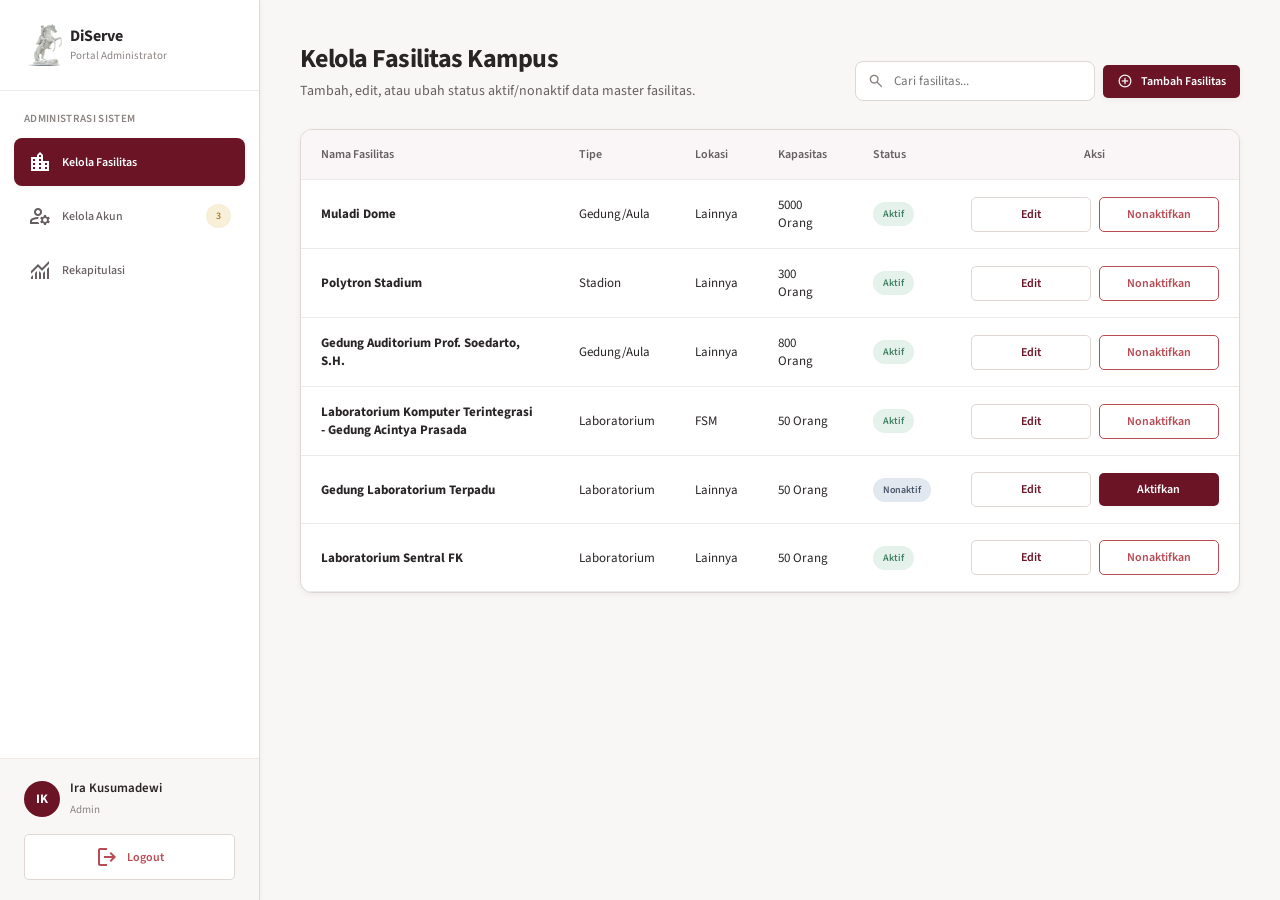
==== commit 160d6d7b: "feat(admin-petugas): add admin and officer dashboard pages with operational management features" ====
--- a/admin.html
+++ b/admin.html
@@ -3,7 +3,7 @@
 <head> 
   <meta charset="utf-8">
   <meta name="viewport" content="width=device-width, initial-scale=1.0">
-  <title>Dashboard Admin - DipSpace</title>
+  <title>Dashboard Admin - DiServe</title>
   <link href="https://fonts.googleapis.com/css2?family=Source+Sans+3:wght@400;500;600;700&display=swap" rel="stylesheet">
   <link href="https://fonts.googleapis.com/css2?family=Material+Symbols+Outlined:wght,FILL@100..700,0..1&display=swap" rel="stylesheet">
   <link rel="stylesheet" href="assets/css/style.css">
@@ -16,11 +16,13 @@
 
     <aside class="sidebar">
       <div class="sidebar-header">
-        <div class="icon">
-          <span class="material-symbols-outlined">logo</span>
-        </div>
+        <img
+          src="assets/images/logo-patung-kuda-undip.png"
+          alt="Logo Universitas Diponegoro"
+          class="sidebar-logo"
+        />
         <div>
-          <h2>DipSpace</h2>
+          <h2>DiServe</h2>
           <span>Portal Administrator</span>
         </div>
       </div>
--- a/assets/css/style.css
+++ b/assets/css/style.css
@@ -1,36 +1,31 @@
 :root {
   --white: #ffffff;
-  --background: #ffffff;
-
-  --primary: #d5638f;
-  --primary-dark: #c5688e;
-  --primary-light: #e6b2c6;
-
-  --purple-50: #fef6fb;
-  --purple-100: #d6e5fa;
-  --purple-200: #ffffff;
-  /* --purple-300: #c4b5fd;
-  --purple-400: #a78bfa; */
-
-  --text-primary: #2f2930;
-  --text-secondary: #655b62;
-  --text-muted: #8a8087;
-
-  --border: #e6a5c8;
-  --border-light: #f3e7ed;
-
-  --succes: #3f8f6b;
-  --succes-bg: #e2f3ea;
-  --warning: #c58a35;
-  --warning-bg: #fff1d6;
-  --danger: #c95b61;
-  --danger-bg: #fbe2e3;
+  --background: #f8f7f5;
+
+  --primary: #6b1426;
+  --primary-dark: #4a0d1a;
+  --primary-light: #9b5262;
+
+  --red-50: #faf5f6;
+  --text-primary: #292426;
+  --text-secondary: #665e61;
+  --text-muted: #8a8380;
+
+  --border: #ded7d4;
+  --border-light: #eeeae7;
+
+  --succes: #3f8060;
+  --succes-bg: #e5f1eb;
+  --warning: #ad7a2f;
+  --warning-bg: #f8efd9;
+  --danger: #b94b54;
+  --danger-bg: #f8e4e5;
   --neutral: #475569;
   --neutral-bg: #e2e8f0;
 
-  --font-heading: "Plus Jakarta Sans", sans-serif;
-  --font-body: "Plus Jakarta Sans", sans-serif;
-  --font-label: "Inter", sans-serif;
+  --font-heading: "Source Sans 3", sans-serif;
+  --font-body: "Source Sans 3", sans-serif;
+  --font-label: "Source Sans 3", sans-serif;
 
   --radius-kecil: 8px;
   --radius-medium: 12px;
@@ -38,12 +33,11 @@
   --radius-xl: 20px;
   --radius-full: 999px;
 
-  --shadow-kecil: 0 2px 6px rgba(15, 23, 42, 0.05);
-  --shadow-medium: 0 6px 16px rgba(15, 23, 42, 0.08);
-  --shadow-large: 0 12px 30px rgba(15, 23, 42, 0.1);
-
+  --shadow-kecil: 0 2px 6px rgba(36, 25, 29, 0.05);
+  --shadow-medium: 0 6px 16px rgba(36, 25, 29, 0.08);
+  --shadow-large: 0 12px 30px rgba(36, 25, 29, 0.1);
+  
   --container-width: 1230px;
-  --page-padding: 24px;
 }
 
 * {
--- a/assets/css/admin.css
+++ b/assets/css/admin.css
@@ -33,11 +33,19 @@
 }
 
 .sidebar-header {
-    padding: 24px;
-    border-bottom: 1px solid var(--border-light);
-    display: flex;
-    align-items: center;
-    gap: 12px;
+  display: flex;
+  align-items: center;
+  gap: 4px;
+  padding: 24px;
+  border-bottom: 1px solid var(--border-light);
+}
+
+.sidebar-logo {
+  width: 42px;
+  height: 42px;
+  object-fit: contain;
+  background: transparent !important; 
+  box-shadow: none !important;        
 }
 
 .sidebar-header .icon,
